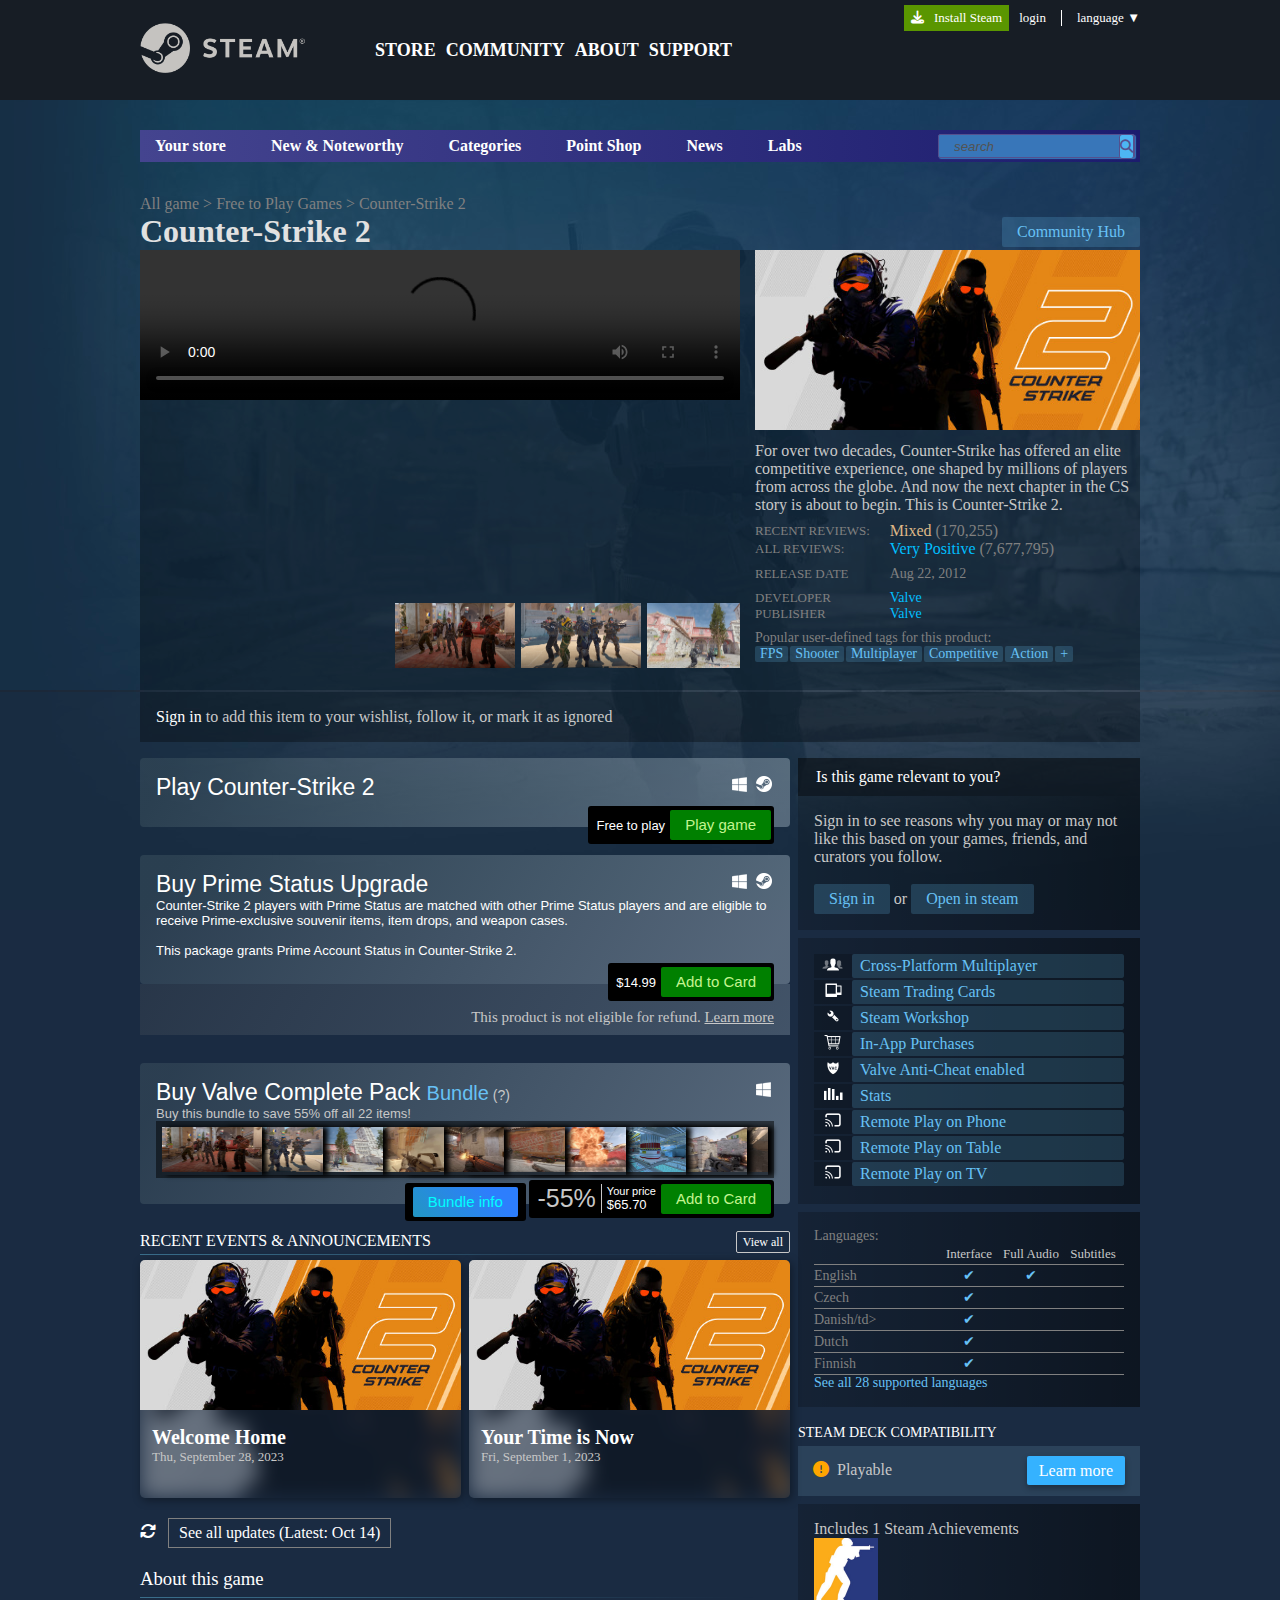
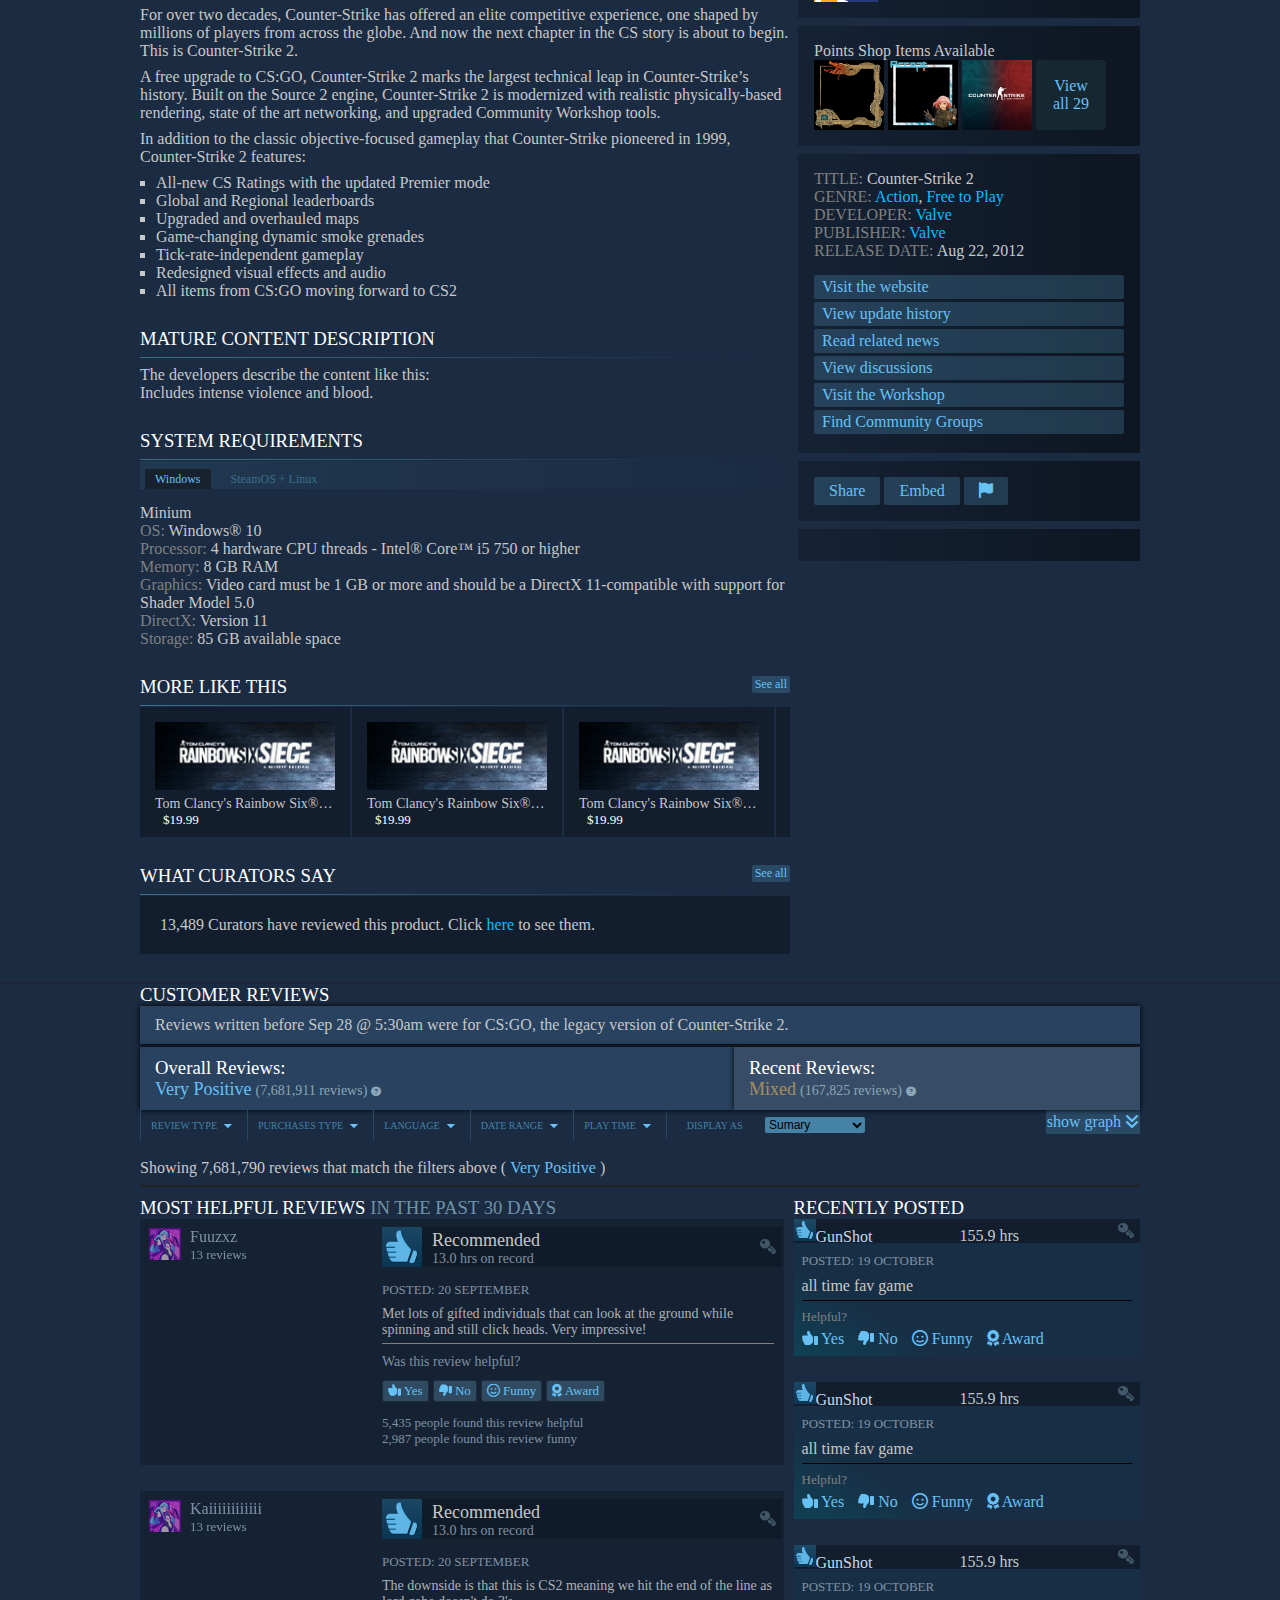
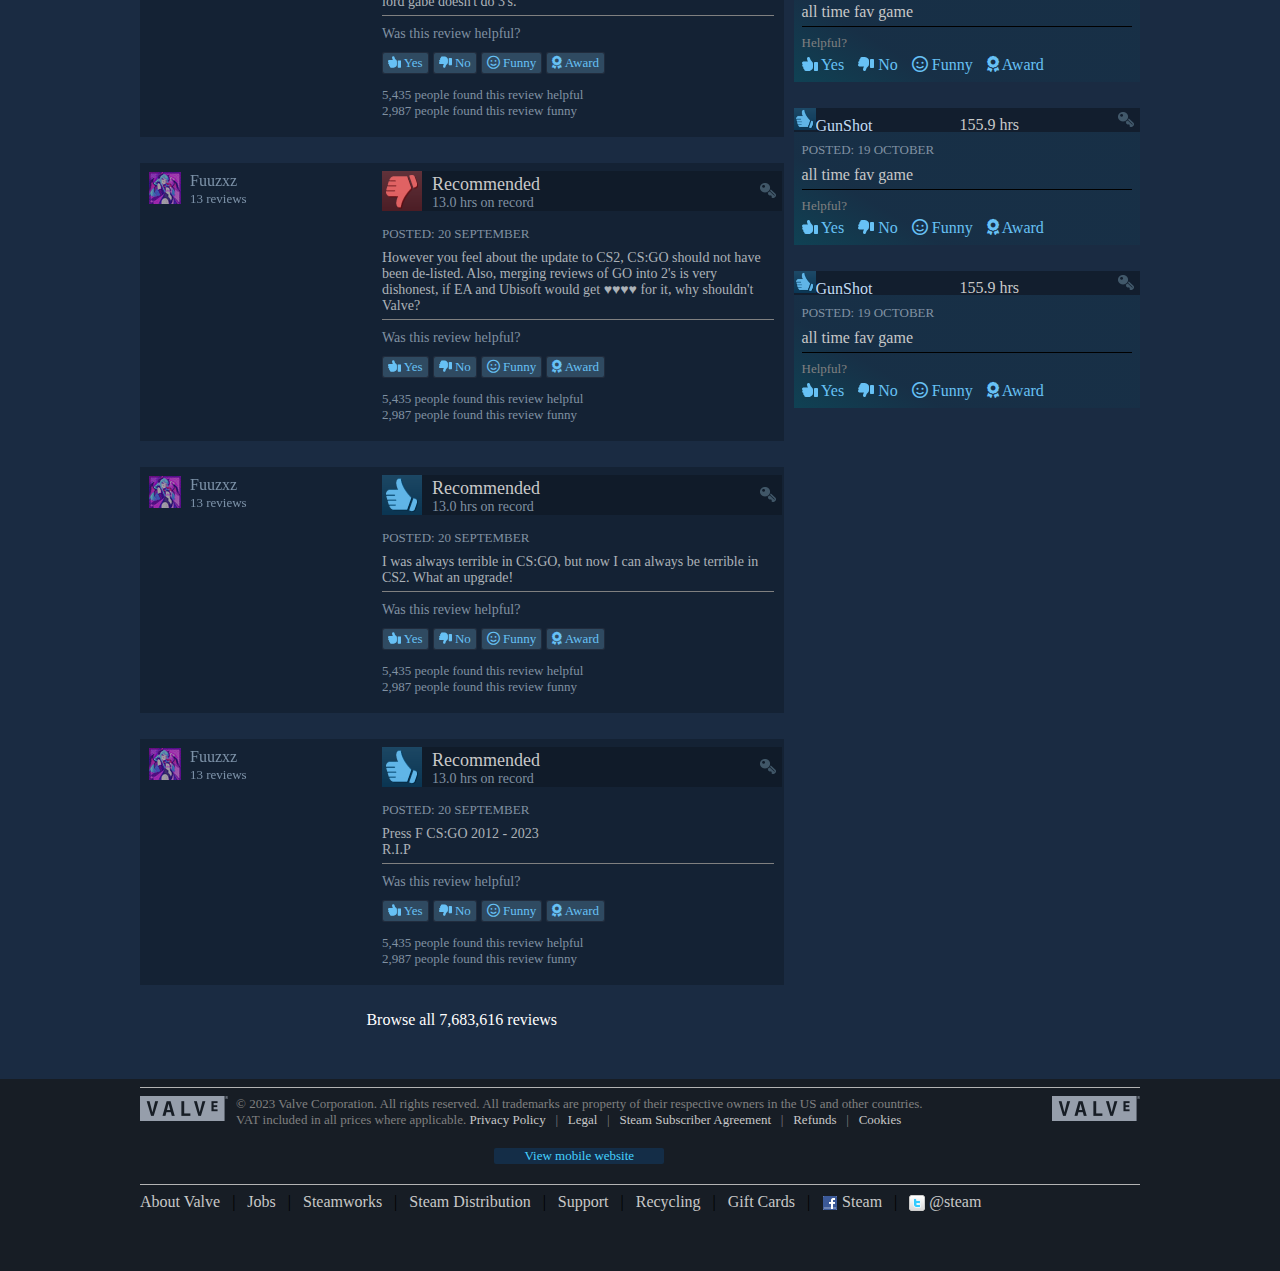
==== gamesPage.html @ 349d9c09 "first commit" ====
<!DOCTYPE html>

<head>
    <meta charset="UTF-8">
    <meta name="viewport" content="width=device-width, initial-scale=1.0">
    <link rel="stylesheet" href="https://cdnjs.cloudflare.com/ajax/libs/font-awesome/6.1.0/css/all.min.css">
    <link rel="stylesheet" href="Css\stylecuoiki.css">
</head>

<body>
    <div class="i_header">
        <div class="khung">
            <div class="i_header_1 flex-align-center">
                <a href="">
                    <i class="fa-solid fa-download" style="color: #ffffff;"></i>
                    <span>Install Steam</span>
                </a>
                <a href="">login</a>
                <span>
                    language ▼
                    <div class="i_language_content">
                        <ul class="mar_pad">
                            <li><a href="">简体中文 (Simplified Chinese)</a></li>
                            <li><a href="">繁體中文 (Traditional Chinese)</a></li>
                            <li><a href="">日本語 (Japanese)</a></li>
                            <li><a href="">한국어 (Korean)</a></li>
                            <li><a href="">ไทย (Thai)</a></li>
                            <li><a href="">Български (Bulgarian)</a></li>
                            <li><a href="">Čeština (Czech)</a></li>
                            <li><a href="">Dansk (Danish)</a></li>
                            <li><a href="">Deutsch (German)</a></li>
                            <li><a href="">Español - España (Spanish - Spain)</a></li>
                            <li><a href="">Español - Latinoamérica (Spanish - Latin America)</a></li>
                            <li><a href="">Ελληνικά (Greek)</a></li>
                            <li><a href="">Français (French)</a></li>
                            <li><a href="">Italiano (Italian)</a></li>
                            <li><a href="">Bahasa Indonesia (Indonesian)</a></li>
                            <li><a href="">Magyar (Hungarian)</a></li>
                            <li><a href="">Nederlands (Dutch)</a></li>
                            <li><a href="">Norsk (Norwegian)</a></li>
                            <li><a href="">Polski (Polish)</a></li>
                            <li><a href="">Português (Portuguese - Portugal)</a></li>
                            <li><a href="">Português - Brasil (Portuguese - Brazil)</a></li>
                            <li><a href="">Română (Romanian)</a></li>
                            <li><a href="">Русский (Russian)</a></li>
                            <li><a href="">Suomi (Finnish)</a></li>
                            <li><a href="">Svenska (Swedish)</a></li>
                            <li><a href="">Türkçe (Turkish)</a></li>
                            <li><a href="">Tiếng Việt (Vietnamese)</a></li>
                            <li><a href="">Українська (Ukrainian)</a></li>
                        </ul>
                    </div>
                </span>
            </div>


            <div class="i_header_2 flex-align-center">
                <a href="Index.html">
                    <img src="Images/logo_steam.png" alt="" srcset="">
                </a>
                <a href="Index.html" class="">store</a>
                <a href="" class="">community</a>
                <a href="" class="">about</a>
                <a href="" class="">support</a>
            </div>

            <div class="i_header_3">
                <div class="i_header_3_menu">
                    <ul class="mar_pad">
                        <li>
                            <span><a href="">Your store</a></span>
                            <div class="i_header_3_menu_sub_ys">
                                <ul class="mar_pad">
                                    <li><a href="Index.html">Home</a></li>
                                    <li><a href="">Community recommendations</a></li>
                                    <li><a href="">Recently Viewed</a></li>
                                    <li><a href="">Steam Curators</a></li>
                                </ul>
                            </div>
                        </li>
                        <li>
                            <span><a href="">New & Noteworthy</a></span>
                            <div class="i_header_3_menu_sub_nn">
                                <div>
                                    <div>
                                        <h3>Popular</h3>
                                        <div>
                                            <span><a href="bestseller.html">Top Sellers</a></span>
                                            <span><a href="">Most Player</a></span>
                                        </div>
                                        <div>
                                            <span><a href="">New Releases</a></span>
                                            <span><a href="">Upcoming Releases</a></span>
                                        </div>
                                        <h3>News & update</h3>
                                        <div>
                                            <span><a href="">Recently Updated</a></span>
                                        </div>
                                    </div>
                                    <div>
                                        <h3>Promos & event</h3>
                                        <div>
                                            <span><a href="">Special Offers</a></span>
                                            <span><a href="">Sale Events</a></span>
                                        </div>
                                        <div>
                                            <span><a href="">Steam Replay 2022</a></span>
                                            <span><a href="">Steam Next Fest</a></span>
                                        </div>
                                    </div>
                                </div>
                            </div>
                        </li>
                        <li>
                            <span><a href="">Categories</a></span>
                            <div class="i_header_3_menu_sub_ct">
                                <div>
                                    <div>
                                        <h3>Special selection</h3>
                                        <div>
                                            <span><a href="">Free to Play</a></span>
                                            <span><a href="">Demos</a></span>
                                            <span><a href="">Early Access</a></span>
                                        </div>
                                        <div>
                                            <span><a href="">Steam Deck</a></span>
                                            <span><a href="">Great on Deck</a></span>
                                        </div>
                                        <div>
                                            <span><a href="">Controller-Friendly</a></span>
                                            <span><a href="">Remote Play</a></span>
                                        </div>
                                        <div>
                                            <span><a href="">VR Titles</a></span>
                                            <span><a href="">VR Hardware</a></span>
                                        </div>
                                        <div>
                                            <span><a href="">Software</a></span>
                                            <span><a href="">Soundtracks</a></span>
                                        </div>
                                        <div>
                                            <span><a href="">macOS</a></span>
                                            <span><a href="">SteamOS + Linux</a></span>
                                            <span><a href="">For PC Cafés</a></span>
                                        </div>
                                    </div>

                                    <div>
                                        <h3>Genres</h3>
                                        <div>
                                            <div>
                                                <span><a href="Pages/Categories.html">Action</a></span>
                                                <span><a href="">Arcade & Rhythm</a></span>
                                                <span><a href="">Fighting & Martial Arts</a></span>
                                                <span><a href="">First-Person Shooter</a></span>
                                                <span><a href="">Hack & Slash</a></span>
                                                <span><a href="">Platformer & Runner</a></span>
                                                <span><a href="">Third-Person Shooter</a></span>
                                                <span><a href="">shmup</a></span>
                                            </div>
                                            <div>
                                                <span><a href="">Role-Playing</a></span>
                                                <span><a href="">Action RPG</a></span>
                                                <span><a href="">Adventure RPG</a></span>
                                                <span><a href="">JRPG</a></span>
                                                <span><a href="">Party-Based</a></span>
                                                <span><a href="">Rogue-Like</a></span>
                                                <span><a href="">Strategy RPG</a></span>
                                                <span><a href="">Turn-Based</a></span>
                                            </div>
                                            <div>
                                                <span><a href="">Strategy</a></span>
                                                <span><a href="">Card & Board</a></span>
                                                <span><a href="">City & Settlement</a></span>
                                                <span><a href="">Grand & 4X</a></span>
                                                <span><a href="">Military</a></span>
                                                <span><a href="">Real-Time Strategy</a></span>
                                                <span><a href="">Tower Defense</a></span>
                                                <span><a href="">Turn-Based Strategy</a></span>
                                            </div>
                                        </div>

                                        <div>
                                            <div>
                                                <span><a href="">Adventure</a></span>
                                                <span><a href="">Adventure RPG</a></span>
                                                <span><a href="">Casual</a></span>
                                                <span><a href="">Hidden Object</a></span>
                                                <span><a href="">Metroidvania</a></span>
                                                <span><a href="">Puzzle</a></span>
                                                <span><a href="">Story-Rich</a></span>
                                                <span><a href="">Visual Novel</a></span>
                                            </div>
                                            <div>
                                                <span><a href="">Simulation</a></span>
                                                <span><a href="">Building & Automation</a></span>
                                                <span><a href="">Dating</a></span>
                                                <span><a href="">Farming & Crafting</a></span>
                                                <span><a href="">Hobby & Job</a></span>
                                                <span><a href="">Life & Immersive</a></span>
                                                <span><a href="">Sandbox & Physics</a></span>
                                                <span><a href="">Space & Flight</a></span>
                                            </div>
                                            <div>
                                                <span><a href="">Sports and Racing</a></span>
                                                <span><a href="">All Sports</a></span>
                                                <span><a href="">Fishing & Hunting</a></span>
                                                <span><a href="">Individual Sports</a></span>
                                                <span><a href="">Racing</a></span>
                                                <span><a href="">Racing Sim</a></span>
                                                <span><a href="">Sports Sim</a></span>
                                                <span><a href="">Team Sports</a></span>
                                            </div>
                                        </div>
                                    </div>

                                    <div>
                                        <div>
                                            <h3>Themes</h3>
                                            <div>
                                                <span><a href="">Anime</a></span>
                                                <span><a href="">Horror</a></span>
                                                <span><a href="">Mystery & Detective</a></span>
                                                <span><a href="">Open World</a></span>
                                                <span><a href="">Sci-Fi & Cyberpunk</a></span>
                                                <span><a href="">Space</a></span>
                                                <span><a href="">Survival</a></span>
                                            </div>
                                        </div>

                                        <div>
                                            <h3>Player Support</h3>
                                            <div>
                                                <span><a href="">Co-Operative</a></span>
                                                <span><a href="">LAN</a></span>
                                                <span><a href="">Local & Party</a></span>
                                                <span><a href="">MMO</a></span>
                                                <span><a href="">Multiplayer</a></span>
                                                <span><a href="">Online Competitive</a></span>
                                                <span><a href="">Singleplayer</a></span>
                                            </div>
                                        </div>
                                    </div>
                                </div>
                            </div>
                        </li>
                        <li>
                            <span><a href="">Point Shop</a></span>
                        </li>
                        <li>
                            <span><a href="">News</a></span>
                        </li>
                        <li>
                            <span><a href="">Labs</a></span>
                        </li>
                    </ul>
                </div>

                <div class="i_header_3_search">
                    <input type="text" placeholder="search">
                    <button type="submit"><i class="fas fa-search" style="color: rgb(84, 80, 142);"></i></button>
                </div>
            </div>
        </div>
    </div>

    <div class="page_game_body">
        <div class="Mainview_game">
            <div class="khung">
                <a href="">All game</a>  <span>></span>  <a href="">Free to Play Games</a>  <span>></span>  <a href="">Counter-Strike 2</a>
                <div class="title_games">
                    <h1>Counter-Strike 2</h1>
                    <div><a href="" class="linear_bt"><span>Community Hub</span></a></div>
                </div>
                <div class="block_game_content">
                    <!--left-->
                    <div class="block_game_left">
                        <div class="view_highlight">
                            <img id="largeMedia" src="Images/game_highlight_image_spacer.gif" alt="" style="display: none;">
                            <video id="largeVideo" autoplay src="Images/movie480_vp9.webm" type="webm" controls></video>
                        </div>
                        <div class="list_highlight">
                            <div><video src="Images/movie480_vp9.webm" onclick="changeMedia('webm', 'Images/movie480_vp9.webm')"></video></div>
                            <div><video src="Images/movie_max_vp9.webm" onclick="changeMedia('webm', 'Images/movie_max_vp9.webm')"></video></div>
                            <div><img src="Images/highlight_1.jpg" alt="" onclick="changeMedia('image', 'Images/highlight_1.jpg')"></div>
                            <div><img src="Images/highlight_2.jpg" alt="" onclick="changeMedia('image', 'Images/highlight_2.jpg')"></div>
                            <div><img src="Images/highlight_3.jpg" alt="" onclick="changeMedia('image', 'Images/highlight_3.jpg')"></div>
                            <div><img src="Images/highlight_4.jpg" alt="" onclick="changeMedia('image', 'Images/highlight_4.jpg')"></div>
                            <div><img src="Images/highlight_5.jpg" alt="" onclick="changeMedia('image', 'Images/highlight_5.jpg')"></div>
                            <div><img src="Images/highlight_6.jpg" alt="" onclick="changeMedia('image', 'Images/highlight_6.jpg')"></div>
                            <div><img src="Images/highlight_7.jpg" alt="" onclick="changeMedia('image', 'Images/highlight_7.jpg')"></div>
                            <div><img src="Images/highlight_8.jpg" alt="" onclick="changeMedia('image', 'Images/highlight_8.jpg')"></div>
                            <div><img src="Images/highlight_9.jpg" alt="" onclick="changeMedia('image', 'Images/highlight_9.jpg')"></div>
                            <div><img src="Images/highlight_10.jpg" alt="" onclick="changeMedia('image', 'Images/highlight_10.jpg')"></div>
                        </div>
                    </div>
                    <!--right-->
                    <div class="block_game_right">
                        <img src="Images/picintro_game.jpg" alt="">
                        <h4>
                            For over two decades, Counter-Strike has offered an elite competitive experience,
                             one shaped by millions of players from across the globe. And now the next 
                             chapter in the CS story is about to begin. This is Counter-Strike 2.
                        </h4>
                        <div class="overview_game">
                           <div class="user_reviews">
                                <div class="tooltip-container">
                                    <div>Recent Reviews:</div>
                                    <div><span style="color: burlywood;">Mixed</span> <span>(170,255)</span></div>
                                    <div class="tooltip-text">64% of the 167,586 user reviews in the last 30 days are positive.</div>
                                </div>
                                <div class="tooltip-container">
                                    <div>All Reviews:</div>
                                    <div><span style="color: rgb(0, 191, 255);">Very Positive</span> <span>(7,677,795)</span></div>
                                    <div class="tooltip-text">88% of the 7,681,685 user reviews for this game are positive.</div>
                                </div>
                           </div>

                           <div class="date_release">
                                <div>
                                    <div>Release Date</div>
                                    <div>Aug 22, 2012</div>
                                </div>
                           </div>
                           
                           <div class="dev_pub">
                                <div>
                                    <div>Developer</div>
                                    <div><a href="" class="alink_blue">Valve</a></div>
                                </div>
                                <div>
                                    <div>Publisher</div>
                                    <div><a href="" class="alink_blue">Valve</a></div>
                                </div>
                           </div>
                        </div>

                        <div class="category">
                            <p>Popular user-defined tags for this product:</p>
                            <div>
                                <a href="" class="tag_game linear_bt">FPS</a>
                                <a href="" class="tag_game linear_bt">Shooter</a>
                                <a href="" class="tag_game linear_bt">Multiplayer</a>
                                <a href="" class="tag_game linear_bt">Competitive</a>
                                <a href="" class="tag_game linear_bt">Action</a>
                                <a href="" class="tag_game linear_bt">+</a>
                            </div>
                       </div>
                    </div>
                </div>
            </div>
        </div>


        <div class="game_details">
            <div class="khung">
                <div class="add_wishlist">
                    <p><a href="">Sign in</a> to add this item to your wishlist, follow it, or mark it as ignored</p>
                </div>
                <div class="details_game_content">
                    <!--left-->
                    <div class="left_details_game">
                        <div class="bundle">
                            <div class="background_bundle">
                                <div class="platform"><span><img src="Images/Icon/icon_platform_win.png" alt=""></span> <span><img src="Images/Icon/icon_platform_linux.png" alt=""></span></div>
                                <h1>Play Counter-Strike 2</h1>
                                <div class="purchase_game">
                                    <div>
                                        <div>
                                            Free to play
                                        </div>
                                        <div>
                                            <a href="">
                                                <Span>Play game</Span>
                                            </a>
                                        </div>
                                    </div>
                                </div>
                            </div>

                            <div class="background_bundle">
                                <div class="platform"><span><img src="Images/Icon/icon_platform_win.png" alt=""></span> <span><img src="Images/Icon/icon_platform_linux.png" alt=""></span></div>
                                <h1>Buy Prime Status Upgrade</h1>
                                <p>Counter-Strike 2 players with Prime Status are matched with other Prime Status players and are eligible to receive Prime-exclusive souvenir items, item drops, and weapon cases.
                                </p>
                                <br>
                                <p>This package grants Prime Account Status in Counter-Strike 2.</p>
                                <div class="purchase_game">
                                    <div>
                                        <div>
                                            $14.99
                                        </div>
                                        <div>
                                            <a href="">
                                                <Span>Add to Card</Span>
                                            </a>
                                        </div>
                                    </div>
                                </div>
                            </div>
                            <div class="warning_refund">
                                This product is not eligible for refund. <a href="">Learn more</a>
                            </div>

                            <div class="background_bundle">
                                <div class="platform"><span><img src="Images/Icon/icon_platform_win.png" alt=""></span></div>
                                <h1>
                                    Buy Valve Complete Pack
                                    <div class="tooltip-container">
                                        <span> Bundle</span> (?)
                                        <div class="tooltip-text">Bundles are a special discount on a set of products.
                                            If you already own some of the products contained in the bundle, 
                                            purchasing the bundle will allow you to "complete the set", paying only 
                                            for the products you don't already own while still receiving the full bundle discount on each of those products.
                                        </div>
                                    </div>
                                </h1> 
                                <p>Buy this bundle to save 55% off all 22 items!</p>
                                <div class="All_items_bundle">
                                    <div>
                                        <a href="">
                                            <div class="preview_game_lite_container">
                                                <img src="Images/highlight_1.jpg" alt="">
                                                <div class="preview_game_lite">
                                                    <h4>
                                                        Tom Clancy's Rainbow Six® Siege
                                                    </h4>
                                                    <p>Released: Dec 1, 2015</p>
                                                    <img src="Images/capsule_616x353.jpg" alt="">
                                                    <div>
                                                        <p>Overall user reviews</p>
                                                        <span>Very Positive</span> <span>(1,005.953) reviews</span>
                                                    </div>
                                                    <p>User tags:</p>
                                                    <div>
                                                        <div>FPS</div>
                                                        <div>PVP</div>
                                                        <div>eSports</div>
                                                        <div>Shooter</div>
                                                        <div>Multiplayer</div>
                                                        <div>Tactical</div>
                                                    </div>
                                                </div>
                                            </div>
                                        </a>
                                        <a href="">
                                            <div class="preview_game_lite_container">
                                                <img src="Images/highlight_2.jpg" alt="">
                                                <div class="preview_game_lite">
                                                    <h4>
                                                        Tom Clancy's Rainbow Six® Siege
                                                    </h4>
                                                    <p>Released: Dec 1, 2015</p>
                                                    <img src="Images/capsule_616x353.jpg" alt="">
                                                    <div>
                                                        <p>Overall user reviews</p>
                                                        <span>Very Positive</span> <span>(1,005.953) reviews</span>
                                                    </div>
                                                    <p>User tags:</p>
                                                    <div>
                                                        <div>FPS</div>
                                                        <div>PVP</div>
                                                        <div>eSports</div>
                                                        <div>Shooter</div>
                                                        <div>Multiplayer</div>
                                                        <div>Tactical</div>
                                                    </div>
                                                </div>
                                            </div>
                                        </a>
                                        <a href="">
                                            <div class="preview_game_lite_container">
                                                <img src="Images/highlight_3.jpg" alt="">
                                                <div class="preview_game_lite">
                                                    <h4>
                                                        Tom Clancy's Rainbow Six® Siege
                                                    </h4>
                                                    <p>Released: Dec 1, 2015</p>
                                                    <img src="Images/capsule_616x353.jpg" alt="">
                                                    <div>
                                                        <p>Overall user reviews</p>
                                                        <span>Very Positive</span> <span>(1,005.953) reviews</span>
                                                    </div>
                                                    <p>User tags:</p>
                                                    <div>
                                                        <div>FPS</div>
                                                        <div>PVP</div>
                                                        <div>eSports</div>
                                                        <div>Shooter</div>
                                                        <div>Multiplayer</div>
                                                        <div>Tactical</div>
                                                    </div>
                                                </div>
                                            </div>
                                        </a>
                                        <a href="">
                                            <div class="preview_game_lite_container">
                                                <img src="Images/highlight_4.jpg" alt="">
                                                <div class="preview_game_lite">
                                                    <h4>
                                                        Tom Clancy's Rainbow Six® Siege
                                                    </h4>
                                                    <p>Released: Dec 1, 2015</p>
                                                    <img src="Images/capsule_616x353.jpg" alt="">
                                                    <div>
                                                        <p>Overall user reviews</p>
                                                        <span>Very Positive</span> <span>(1,005.953) reviews</span>
                                                    </div>
                                                    <p>User tags:</p>
                                                    <div>
                                                        <div>FPS</div>
                                                        <div>PVP</div>
                                                        <div>eSports</div>
                                                        <div>Shooter</div>
                                                        <div>Multiplayer</div>
                                                        <div>Tactical</div>
                                                    </div>
                                                </div>
                                            </div>
                                        </a>
                                        <a href="">
                                            <div class="preview_game_lite_container">
                                                <img src="Images/highlight_5.jpg" alt="">
                                                <div class="preview_game_lite">
                                                    <h4>
                                                        Tom Clancy's Rainbow Six® Siege
                                                    </h4>
                                                    <p>Released: Dec 1, 2015</p>
                                                    <img src="Images/capsule_616x353.jpg" alt="">
                                                    <div>
                                                        <p>Overall user reviews</p>
                                                        <span>Very Positive</span> <span>(1,005.953) reviews</span>
                                                    </div>
                                                    <p>User tags:</p>
                                                    <div>
                                                        <div>FPS</div>
                                                        <div>PVP</div>
                                                        <div>eSports</div>
                                                        <div>Shooter</div>
                                                        <div>Multiplayer</div>
                                                        <div>Tactical</div>
                                                    </div>
                                                </div>
                                            </div>
                                        </a>
                                        <a href="">
                                            <div class="preview_game_lite_container">
                                                <img src="Images/highlight_6.jpg" alt="">
                                                <div class="preview_game_lite">
                                                    <h4>
                                                        Tom Clancy's Rainbow Six® Siege
                                                    </h4>
                                                    <p>Released: Dec 1, 2015</p>
                                                    <img src="Images/capsule_616x353.jpg" alt="">
                                                    <div>
                                                        <p>Overall user reviews</p>
                                                        <span>Very Positive</span> <span>(1,005.953) reviews</span>
                                                    </div>
                                                    <p>User tags:</p>
                                                    <div>
                                                        <div>FPS</div>
                                                        <div>PVP</div>
                                                        <div>eSports</div>
                                                        <div>Shooter</div>
                                                        <div>Multiplayer</div>
                                                        <div>Tactical</div>
                                                    </div>
                                                </div>
                                            </div>
                                        </a>
                                        <a href="">
                                            <div class="preview_game_lite_container">
                                                <img src="Images/highlight_7.jpg" alt="">
                                                <div class="preview_game_lite">
                                                    <h4>
                                                        Tom Clancy's Rainbow Six® Siege
                                                    </h4>
                                                    <p>Released: Dec 1, 2015</p>
                                                    <img src="Images/capsule_616x353.jpg" alt="">
                                                    <div>
                                                        <p>Overall user reviews</p>
                                                        <span>Very Positive</span> <span>(1,005.953) reviews</span>
                                                    </div>
                                                    <p>User tags:</p>
                                                    <div>
                                                        <div>FPS</div>
                                                        <div>PVP</div>
                                                        <div>eSports</div>
                                                        <div>Shooter</div>
                                                        <div>Multiplayer</div>
                                                        <div>Tactical</div>
                                                    </div>
                                                </div>
                                            </div>
                                        </a>
                                        <a href="">
                                            <div class="preview_game_lite_container">
                                                <img src="Images/highlight_8.jpg" alt="">
                                                <div class="preview_game_lite">
                                                    <h4>
                                                        Tom Clancy's Rainbow Six® Siege
                                                    </h4>
                                                    <p>Released: Dec 1, 2015</p>
                                                    <img src="Images/capsule_616x353.jpg" alt="">
                                                    <div>
                                                        <p>Overall user reviews</p>
                                                        <span>Very Positive</span> <span>(1,005.953) reviews</span>
                                                    </div>
                                                    <p>User tags:</p>
                                                    <div>
                                                        <div>FPS</div>
                                                        <div>PVP</div>
                                                        <div>eSports</div>
                                                        <div>Shooter</div>
                                                        <div>Multiplayer</div>
                                                        <div>Tactical</div>
                                                    </div>
                                                </div>
                                            </div>
                                        </a>
                                        <a href="">
                                            <div class="preview_game_lite_container">
                                                <img src="Images/highlight_9.jpg" alt="">
                                                <div class="preview_game_lite">
                                                    <h4>
                                                        Tom Clancy's Rainbow Six® Siege
                                                    </h4>
                                                    <p>Released: Dec 1, 2015</p>
                                                    <img src="Images/capsule_616x353.jpg" alt="">
                                                    <div>
                                                        <p>Overall user reviews</p>
                                                        <span>Very Positive</span> <span>(1,005.953) reviews</span>
                                                    </div>
                                                    <p>User tags:</p>
                                                    <div>
                                                        <div>FPS</div>
                                                        <div>PVP</div>
                                                        <div>eSports</div>
                                                        <div>Shooter</div>
                                                        <div>Multiplayer</div>
                                                        <div>Tactical</div>
                                                    </div>
                                                </div>
                                            </div>
                                        </a>
                                        <a href="">
                                            <div class="preview_game_lite_container">
                                                <img src="Images/highlight_10.jpg" alt="">
                                                <div class="preview_game_lite">
                                                    <h4>
                                                        Tom Clancy's Rainbow Six® Siege
                                                    </h4>
                                                    <p>Released: Dec 1, 2015</p>
                                                    <img src="Images/capsule_616x353.jpg" alt="">
                                                    <div>
                                                        <p>Overall user reviews</p>
                                                        <span>Very Positive</span> <span>(1,005.953) reviews</span>
                                                    </div>
                                                    <p>User tags:</p>
                                                    <div>
                                                        <div>FPS</div>
                                                        <div>PVP</div>
                                                        <div>eSports</div>
                                                        <div>Shooter</div>
                                                        <div>Multiplayer</div>
                                                        <div>Tactical</div>
                                                    </div>
                                                </div>
                                            </div>
                                        </a>
                                    </div>
                                </div>
                                <div class="purchase_game">
                                    <div class="bundle_sale">
                                        <div>
                                            <a href="">
                                                <span>Bundle info</span>
                                            </a>
                                        </div>
                                    </div>

                                    <div>
                                        <div>
                                            -55%
                                        </div>
                                        <div>
                                            <p>Your price</p>
                                            <p>$65.70</p>
                                        </div>
                                        <div>
                                            <a href="">
                                                <Span>Add to Card</Span>
                                            </a>
                                        </div>
                                    </div>
                                </div>
                            </div>
                        </div>

                        <div class="announcements">
                            <div>
                                <div>
                                    <h4>
                                        RECENT EVENTS & ANNOUNCEMENTS
                                    </h4>
                                    <div>
                                        <a href="">View all</a>
                                    </div>
                                </div>

                                <div class="early_announcements">
                                    <!--announ1 -->
                                    <div>
                                        <div class="announ_hover">
                                            <h3>
                                                Major Update
                                            </h3>
                                            <div>
                                                Counter-Strike 2 is here. Come take a look around. Counter-Strike 2 is the largest technical leap forward 
                                                in Counter-Strike's history, supporting new features today and updates...
                                            </div>
                                        </div>

                                        <div><!--Phong_anh_mo--></div>
                                        
                                        <div>
                                            <div>
                                                <img src="Images/picintro_game.jpg" alt="">
                                            </div>
                                            <div>
                                                <h3>Welcome Home</h3>
                                                <p>Thu, September 28, 2023</p>
                                            </div>
                                        </div>
                                    </div>
                                    <!--announ2-->
                                    <div>
                                        <div class="announ_hover">
                                            <h3>
                                                Major Update
                                            </h3>
                                            <div>
                                                Counter-Strike 2 is here. Come take a look around. Counter-Strike 2 is the largest technical leap forward 
                                                in Counter-Strike's history, supporting new features today and updates...
                                            </div>
                                        </div>

                                        <div><!--Phong_anh_mo--></div>
                                        
                                        <div>
                                            <div>
                                                <img src="Images/picintro_game.jpg" alt="">
                                            </div>
                                            <div>
                                                <h3>Your Time is Now</h3>
                                                <p>Fri, September 1, 2023</p>
                                            </div>
                                        </div>
                                    </div>
                                </div>

                                <div>
                                    <div>
                                        <i class="fa-solid fa-rotate"></i>
                                        <a href="">See all updates (Latest: Oct 14)</a>
                                    </div>
                                </div>
                            </div>
                        </div>

                        <div class="about_game">
                            <h3 class="h3_line">About this game</h3>
                            <p>For over two decades, Counter-Strike has offered an elite competitive experience, 
                                one shaped by millions of players from across the globe. And now the next chapter 
                                in the CS story is about to begin. This is Counter-Strike 2.
                            </p>

                            <p>
                                A free upgrade to CS:GO, Counter-Strike 2 marks the largest technical leap in Counter-Strike’s history.
                                 Built on the Source 2 engine, Counter-Strike 2 is modernized with realistic physically-based rendering, 
                                 state of the art networking, and upgraded Community Workshop tools.
                            </p>

                            <p>
                                In addition to the classic objective-focused gameplay that Counter-Strike pioneered in 1999, Counter-Strike 2 features:
                            </p>

                            <ul>
                                <li>All-new CS Ratings with the updated Premier mode</li>
                                <li>Global and Regional leaderboards</li>
                                <li>Upgraded and overhauled maps</li>
                                <li>Game-changing dynamic smoke grenades</li>
                                <li>Tick-rate-independent gameplay</li>
                                <li>Redesigned visual effects and audio</li>
                                <li>All items from CS:GO moving forward to CS2</li>
                            </ul>
                        </div>

                        <div class="about_game">
                            <h3 class="h3_line">MATURE CONTENT DESCRIPTION</h3>
                            <p>The developers describe the content like this: <br>Includes intense violence and blood.
                            </p>
                        </div>

                        <div class="system_req">
                            <h3 class="h3_line">SYSTEM REQUIREMENTS</h3>
                            <div>
                                <div class="system_option active" data-system="windows">Windows</div>
                                <div class="system_option" data-system="linux">SteamOS + Linux</div>
                            </div>
                            <div>
                                <p>Minium</p>
                                <p><span>OS:</span> Windows® 10</p>
                                <p><span>Processor:</span> 4 hardware CPU threads - Intel® Core™ i5 750 or higher</p>
                                <p><span>Memory:</span> 8 GB RAM</p>
                                <p><span>Graphics:</span> Video card must be 1 GB or more and should be a DirectX 11-compatible with support for Shader Model 5.0</p>
                                <p><span>DirectX:</span> Version 11</p>
                                <p><span>Storage:</span> 85 GB available space</p>
                            </div>
                        </div>

                        <div class="More_like_this">
                            <a href="" class="linear_bt">See all</a>
                            <h3 class="h3_line">MORE LIKE THIS</h3>
                            <div>
                                <a href="" class="preview_game_lite_container">
                                    <img src="Images/capsule_184x69.jpg" alt="">
                                    <h5>Tom Clancy's Rainbow Six® Siege</h5>
                                    <p>$19.99</p>
                                    <!--
                                    <div class="preview_game_lite">
                                        <h4>
                                            Tom Clancy's Rainbow Six® Siege
                                        </h4>
                                        <p>Released: Dec 1, 2015</p>
                                        <img src="Images/capsule_616x353.jpg" alt="">
                                        <div>
                                            <p>Overall user reviews</p>
                                            <span>Very Positive</span> <span>(1,005.953) reviews</span>
                                        </div>
                                        <p>User tags:</p>
                                        <div>
                                            <div>FPS</div>
                                            <div>PVP</div>
                                            <div>eSports</div>
                                            <div>Shooter</div>
                                            <div>Multiplayer</div>
                                            <div>Tactical</div>
                                        </div>
                                    </div>
                                    -->
                                </a>
                                <a href="">
                                    <img src="Images/capsule_184x69.jpg" alt="">
                                    <h5>Tom Clancy's Rainbow Six® Siege</h5>
                                    <p>$19.99</p>
                                </a>
                                <a href="">
                                    <img src="Images/capsule_184x69.jpg" alt="">
                                    <h5>Tom Clancy's Rainbow Six® Siege</h5>
                                    <p>$19.99</p>
                                </a>
                                <a href="">
                                    <img src="Images/capsule_184x69.jpg" alt="">
                                    <h5>Tom Clancy's Rainbow Six® Siege</h5>
                                    <p>$19.99</p>
                                </a>
                            </div>
                        </div>

                        <div class="curators_say">
                            <a href="" class="linear_bt">See all</a>
                            <h3 class="h3_line">WHAT CURATORS SAY</h3>
                            <div>
                                <p>13,489 Curators have reviewed this product. Click <a href="" class="alink_blue">here</a> to see them.</p>
                            </div>
                        </div>
                    </div>
                    <!--right-->
                    <div class="right_details_game">
                        <div>Is this game relevant to you?</div>
                        <div class="block">
                            <p>Sign in to see reasons why you may or may not like this based on your games, friends, and curators you follow.</p>
                            <br> <a href="" class="linear_bt"><span>Sign in</span></a> or <a href="" class="linear_bt"><span>Open in steam</span></a>
                        </div>

                        <div class="block">
                            <div class="features_list">
                                <a href="">
                                    <div class="icon_features"> <img src="Images/Icon/ico_multiPlayer.png" alt=""></div>
                                    <div class="linear_bt">Cross-Platform Multiplayer</div>
                                </a>
                                <a href="">
                                    <div class="icon_features"> <img src="Images/Icon/ico_cards.png" alt=""></div>
                                    <div class="linear_bt">Steam Trading Cards</div>
                                </a>
                                <a href="">
                                    <div class="icon_features"> <img src="Images/Icon/ico_workshop.png" alt=""></div>
                                    <div class="linear_bt">Steam Workshop</div>
                                </a>
                                <a href="">
                                    <div class="icon_features"> <img src="Images/Icon/ico_cart.png" alt=""></div>
                                    <div class="linear_bt ">In-App Purchases</div>
                                </a>
                                <a href="">
                                    <div class="icon_features"> <img src="Images/Icon/ico_vac.png" alt=""></div>
                                    <div class="linear_bt ">Valve Anti-Cheat enabled</div>
                                </a>
                                <a href="">
                                    <div class="icon_features"> <img src="Images/Icon/ico_stats.png" alt=""></div>
                                    <div class="linear_bt ">Stats</div>
                                </a>
                                <a href="">
                                    <div class="icon_features"> <img src="Images/Icon/ico_remote_play.png" alt=""></div>
                                    <div class="linear_bt ">Remote Play on Phone</div>
                                </a>
                                <a href="">
                                    <div class="icon_features"> <img src="Images/Icon/ico_remote_play.png" alt=""></div>
                                    <div class="linear_bt ">Remote Play on Table</div>
                                </a>
                                <a href="">
                                    <div class="icon_features"> <img src="Images/Icon/ico_remote_play.png" alt=""></div>
                                    <div class="linear_bt ">Remote Play on TV</div>
                                </a>
                            </div>
                        </div>

                        <div class="block languages_support">
                            <span>Languages:</span>
                            <br>
                            <div>
                                <table>
                                    <thead>
                                        <tr>
                                            <td style="width: 40%;"></td>
                                            <td style="width: 20%;">Interface</td>
                                            <td style="width: 20%;">Full Audio</td>
                                            <td style="width: 20%;">Subtitles</td>
                                        </tr>
                                    </thead>
                                    <tbody>
                                        <!--original_view_language-->
                                        <tr>
                                            <td>English</td>
                                            <td>✔</td>
                                            <td>✔</td>
                                            <td></td>
                                        </tr>
                                        <tr>
                                            <td>Czech</td>
                                            <td>✔</td>
                                            <td></td>
                                            <td></td>
                                        </tr>
                                        <tr>
                                            <td>Danish/td>
                                            <td>✔</td>
                                            <td></td>
                                            <td></td>
                                        </tr>
                                        <tr>
                                            <td>Dutch</td>
                                            <td>✔</td>
                                            <td></td>
                                            <td></td>
                                        </tr>
                                        <tr>
                                            <td>Finnish</td>
                                            <td>✔</td>
                                            <td></td>
                                            <td></td>
                                        </tr>
                                        <!--view_more_language-->
                                        <tr style="display: none;">
                                            <td>French</td>
                                            <td>✔</td>
                                            <td></td>
                                            <td></td>
                                        </tr>
                                        <tr style="display: none;">
                                            <td>German</td>
                                            <td>✔</td>
                                            <td></td>
                                            <td></td>
                                        </tr>
                                        <tr style="display: none;">
                                            <td>Hungarian</td>
                                            <td>✔</td>
                                            <td></td>
                                            <td></td>
                                        </tr>
                                        <tr style="display: none;">
                                            <td>Italian</td>
                                            <td>✔</td>
                                            <td></td>
                                            <td></td>
                                        </tr>
                                        <tr style="display: none;">
                                            <td>Japanese</td>
                                            <td>✔</td>
                                            <td></td>
                                            <td></td>
                                        </tr>
                                        <tr style="display: none;">
                                            <td>Korean</td>
                                            <td>✔</td>
                                            <td></td>
                                            <td></td>
                                        </tr>
                                        <tr style="display: none;">
                                            <td>Norwegian</td>
                                            <td>✔</td>
                                            <td></td>
                                            <td></td>
                                        </tr>
                                        <tr style="display: none;">
                                            <td>Polish</td>
                                            <td>✔</td>
                                            <td></td>
                                            <td></td>
                                        </tr>
                                        <tr style="display: none;">
                                            <td>Portuguese - Portugal</td>
                                            <td>✔</td>
                                            <td></td>
                                            <td></td>
                                        </tr>
                                        <tr style="display: none;">
                                            <td>Portuguese - Brazil</td>
                                            <td>✔</td>
                                            <td></td>
                                            <td></td>
                                        </tr>
                                        <tr style="display: none;">
                                            <td>Romanian</td>
                                            <td>✔</td>
                                            <td></td>
                                            <td></td>
                                        </tr>
                                        <tr style="display: none;">
                                            <td>Russian</td>
                                            <td>✔</td>
                                            <td></td>
                                            <td></td>
                                        </tr>
                                        <tr style="display: none;">
                                            <td>Simplified Chinese</td>
                                            <td>✔</td>
                                            <td></td>
                                            <td></td>
                                        </tr>
                                        <tr style="display: none;">
                                            <td>Spanish - Spain</td>
                                            <td>✔</td>
                                            <td></td>
                                            <td></td>
                                        </tr>
                                        <tr style="display: none;">
                                            <td>Swedish</td>
                                            <td>✔</td>
                                            <td></td>
                                            <td></td>
                                        </tr>
                                        <tr style="display: none;">
                                            <td>Thai</td>
                                            <td>✔</td>
                                            <td></td>
                                            <td></td>
                                        </tr>
                                        <tr style="display: none;">
                                            <td>Traditional Chinese</td>
                                            <td>✔</td>
                                            <td></td>
                                            <td></td>
                                        </tr>
                                        <tr style="display: none;">
                                            <td>Turkish</td>
                                            <td>✔</td>
                                            <td></td>
                                            <td></td>
                                        </tr>
                                        <tr style="display: none;">
                                            <td>Bulgarian</td>
                                            <td>✔</td>
                                            <td></td>
                                            <td></td>
                                        </tr>
                                        <tr style="display: none;">
                                            <td>Ukrainian</td>
                                            <td>✔</td>
                                            <td></td>
                                            <td></td>
                                        </tr>
                                        <tr style="display: none;">
                                            <td>Greek</td>
                                            <td>✔</td>
                                            <td></td>
                                            <td></td>
                                        </tr>
                                        <tr style="display: none;">
                                            <td>Spanish - Latin America</td>
                                            <td>✔</td>
                                            <td></td>
                                            <td></td>
                                        </tr>
                                        <tr style="display: none;">
                                            <td>Vietnamese</td>
                                            <td>✔</td>
                                            <td></td>
                                            <td></td>
                                        </tr>
                                    </tbody>
                                </table>
                                <span class="show_more_languages">See all 28 supported languages</span>
                            </div>
                        </div>

                        <div class="block_steam_deck">
                            <h4>STEAM DECK COMPATIBILITY</h4>
                            <div>
                                <div>
                                    <i class="fa-solid fa-circle-exclamation"></i>
                                    <span>Playable</span>
                                </div>
                                <div>
                                    <a href="">Learn more</a>
                                </div>
                            </div>
                        </div>

                        <div class="block game_achievements">
                            <span>Includes 1 Steam Achievements</span>
                            <div>
                                <img src="Images/f75dd04fa12445a8ec43be65fa16ff1b8d2bf82e.jpg" alt="">
                            </div>
                        </div>

                        <div class="block poins_shop_items">
                            <span>Points Shop Items Available</span>
                            <div>
                                <div>
                                    <a href="">
                                        <img src="Images/Poin_Items/c30260bb120bf1379f075802653c8eb86da7a7e9.png" alt="">
                                    </a>
                                </div>
                                <div>
                                    <a href="">
                                        <img src="Images/Poin_Items/c2a822b6422d7a2c9e72ec74bf54139db8723ef0.png" alt="">
                                    </a>
                                </div>
                                <div>
                                    <a href="">
                                        <img src="Images/Poin_Items/5a726c956a85ba9b60b9b9400e8df94c547dfdcf.jpg" alt="">
                                    </a>
                                </div>
                                <div>
                                    <a href="" class="linear_bt">View<br>all 29</a>
                                </div>
                            </div>
                        </div>

                        <div class="block all_link_game_details">
                            <div>
                                <p>TITLE: <span>Counter-Strike 2</span></p>
                                <p>GENRE: <a href="" class="alink_blue">Action</a><span>,</span> <a href="" class="alink_blue">Free to Play</a></p>
                                <p>DEVELOPER: <a href="" class="alink_blue">Valve</a></p>
                                <p>PUBLISHER: <a href="" class="alink_blue">Valve</a></p>
                                <p>RELEASE DATE: <span>Aug 22, 2012</span></p>
                            </div>
                            <div>
                                <a href="" class="linear_bt">Visit the website</a>
                                <a href="" class="linear_bt">View update history</a>
                                <a href="" class="linear_bt">Read related news</a>
                                <a href="" class="linear_bt">View discussions</a>
                                <a href="" class="linear_bt">Visit the Workshop</a>
                                <a href="" class="linear_bt">Find Community Groups</a>
                            </div>
                        </div>

                        <div class="block share_embed">
                            <div>
                                <a href="" class="linear_bt">Share</a>
                                <a href="" class="linear_bt">Embed</a>
                                <a href="" class="linear_bt tooltip-container">
                                    <i class="fa-solid fa-flag"></i>
                                    <div class="tooltip-text">Report this Product</div>
                                </a>
                            </div>
                        </div>

                        <div class="block">

                        </div>

                        <div>

                        </div>
                    </div>
                </div>
            </div>
        </div>

        <div class="customer_viewer">
            <div class="khung">
                    <h3>CUSTOMER REVIEWS</h3>
                    <div>Reviews written before Sep 28 @ 5:30am were for CS:GO, the legacy version of Counter-Strike 2.</div>
                    <div>
                        <div class="overall_reviews">
                            <h3>Overall Reviews:</h3>
                            <span class="tooltip-container">
                                Very Positive 
                                <div class="tooltip-text">88% of the 7,681,685 user reviews for this game are positive.</div>
                            </span> 
                            <span>(7,681,911 reviews)</span> 
                            <span class="tooltip-container">
                                <i class="fa-solid fa-circle-question"></i>
                                <div class="tooltip-text">Since this product is free, this sumany include all reviews</div>
                            </span>
                        </div>
                        <div class="recent_reviews">
                            <h3>Recent Reviews:</h3>
                            <span class="tooltip-container">
                                Mixed 
                                <div class="tooltip-text">64% of the 168,598 user reviews in the last 30 days are positive.</div>
                            </span> 
                            <span>(167,825 reviews)</span> 
                            <span class="tooltip-container">
                                <i class="fa-solid fa-circle-question"></i>
                                <div class="tooltip-text">Since this product is free, this sumany include all reviews</div>
                            </span>
                        </div>
                    </div>

                    <div class="filter_reviews">
                        <div class="filter_reviews_menu">
                            <div class="filter_reviews_type">Review Type</div>
                            <div class="filter_reviews_submenu">
                                <div>
                                    <input type="radio" name="review_type" id="all">
                                    <label for="all">All <span class="sumany_reviews">(7,682,646)</span></label> <br>
                                    <input type="radio" name="review_type" id="positive">
                                    <label for="positive">Positive <span class="sumany_reviews">(6,765,023)</span></label> <br>
                                    <input type="radio" name="review_type" id="negative">
                                    <label for="negative">Negative <span class="sumany_reviews">(917,623)</span></label> <br>
                                </div>
                            </div>
                        </div>
                        <div class="filter_reviews_menu">
                            <div class="filter_reviews_type">Purchases Type</div>
                            <div class="filter_reviews_submenu">
                                <div>
                                    <input type="radio" name="review_type" id="all">
                                    <label for="all">All <span class="sumany_reviews">(7,682,646)</span></label> <br>
                                    <input type="radio" name="review_type" id="steam_purchase">
                                    <label for="steam_purchase">
                                        Steam Purchasers 
                                        <span class="sumany_reviews">(6,765,023)</span> 
                                    </label>
                                    <span class="tooltip-container">
                                        <i class="fa-solid fa-circle-question"></i>
                                        <div class="tooltip-text">There are reviews written by customer that purchasered the game directly from Steam</div>
                                    </span> 
                                    <br>
                                    <input type="radio" name="review_type" id="other">
                                    <label for="other">
                                        Other 
                                        <span class="sumany_reviews">
                                            (917,623)
                                        </span>
                                    </label> 
                                    <span class="tooltip-container">
                                        <i class="fa-solid fa-circle-question"></i>
                                        <div class="tooltip-text">There are reviews written by customer that purchasered the game directly from Steam</div>
                                    </span> 
                                </div>
                            </div>
                        </div>
                        <div class="filter_reviews_menu">
                            <div class="filter_reviews_type">Language</div>
                            <div class="filter_reviews_submenu">
                                <div>
                                    <input type="radio" name="review_type" id="all_languages">
                                    <label for="all_languages">All languages <span class="sumany_reviews">(7,682,646)</span></label> <br>
                                    <input type="radio" name="review_type" id="your_languagues">
                                    <label for=your_languagues>
                                        Your languagues
                                        <span class="sumany_reviews">
                                            (917,623)
                                        </span>
                                    </label> 
                                    <span class="tooltip-container">
                                        <i class="fa-solid fa-circle-question"></i>
                                        <div class="tooltip-text">There are reviews written by customer that purchasered the game directly from Steam</div>
                                    </span>
                                    <br>
                                    <div class="linear_bt" style="font-size: 13px; background-color: gray;">
                                        CUSTOMER
                                    </div>
                                </div>
                            </div>
                        </div>
                        <div class="filter_reviews_menu">
                            <div class="filter_reviews_type">Date Range</div>
                            <div class="filter_reviews_submenu">
                                <p style="margin-bottom: 8px;">To view reviews within a date range, please click and drag a selection on a graph above or click on a specific bar.</p>
                                <div class="linear_bt" style="background-color: rgb(43, 82, 127); margin-bottom: 5px;">
                                    Show graph
                                </div>
                                <div>
                                    <input type="radio" name="review_type" id="life_time">
                                    <label for="life_time">Lifetime</label> <br>
                                    <input type="radio" name="review_type" id="osr">
                                    <label for="osr">Only Specific Range (Select on graph above) </label> <br>
                                    <input type="radio" name="review_type" id="esr">
                                    <label for="esr">Exclude Specific Range (Select on graph above)</label> <br>
                                </div>
                            </div>
                        </div>
                        <div class="filter_reviews_menu">
                            <div class="filter_reviews_type">Play Time</div>
                            <div class="filter_reviews_submenu">
                                <p style="margin-bottom: 8px;">To view reviews within a date range, please click and drag a selection on a graph above or click on a specific bar.</p>
                                <div class="linear_bt" style="background-color: rgb(43, 82, 127); margin-bottom: 5px;">
                                    Show graph
                                </div>
                                <div>
                                    <input type="radio" name="review_type" id="life_time">
                                    <label for="life_time">Lifetime</label> <br>
                                    <input type="radio" name="review_type" id="osr">
                                    <label for="osr">Only Specific Range (Select on graph above) </label> <br>
                                    <input type="radio" name="review_type" id="esr">
                                    <label for="esr">Exclude Specific Range (Select on graph above)</label> <br>
                                </div>
                            </div>
                        </div>
                        <div class="filter_display_as">
                            <span class="filter_reviews_type">Display as</span>
                            <select name="" id="">
                                <option value="">Sumary</option>
                                <option value="">Most Helpful</option>
                                <option value="">Recent</option>
                                <option value="">Funny</option>
                            </select>
                        </div>
                        <div class="linear_bt">
                            show graph <i class="fa-solid fa-angles-down"></i>
                        </div>
                    </div>

                    <div class="show_reviews_i4">
                        Showing 7,681,790 reviews that match the filters above ( 
                        <span class="tooltip-container">
                            Very Positive
                            <div class="tooltip-text">88% of the 7,681,685 user reviews for this game are positive.</div>
                        </span> )
                    </div>

                    <div class="comment_zone">
                        <div class="most_comment">
                            <h3>MOST HELPFUL REVIEWS  <span>IN THE PAST 30 DAYS</span></h3>
                            
                            <div class="block_most_comment">
                                <div class="user_i4">
                                    <div class="ava">
                                        <img src="Images/avatar/e123051ffc4f07e73737d58c17e3bee71366fc34.jpg" alt="">
                                    </div>
                                    <div class="user_name">
                                        <p>Fuuzxz</p>
                                    </div>
                                    <div class="num_reviews">
                                        <a href="">13 reviews</a>
                                    </div>
                                </div>

                                <div class="most_comment_content">
                                    <a href="" class="vote">
                                        <div>
                                            <img src="Images/Icon/icon_thumbsUp_v6.png" alt="">
                                        </div>
                                        <img src="Images/Icon/icon_review_key.png" alt="">
                                        <div>Recommended</div>
                                        <div>13.0 hrs on record</div>
                                    </a>

                                    <div class="posted_date">
                                        POSTED: 20 SEPTEMBER
                                    </div>
                                    <div>Met lots of gifted individuals that can look at the ground while spinning and still click heads. Very impressive!</div>
                                    <div>
                                        <span>Was this review helpful?</span>
                                        <div>
                                            <a href=""><span class="linear_bt"><i class="fa-solid fa-thumbs-up fa-flip-horizontal"></i>  Yes</span></a>
                                            <a href=""><span class="linear_bt"><i class="fa-solid fa-thumbs-down fa-flip-horizontal"></i>  No</span></a>
                                            <a href=""><span class="linear_bt"><i class="fa-regular fa-face-smile"></i>  Funny</span></a>
                                            <a href=""><span class="linear_bt"><i class="fa-solid fa-award"></i>  Award</span></a>
                                        </div>
                                    </div>

                                    <div>
                                        <p>5,435 people found this review helpful</p>
                                        <p>2,987 people found this review funny</p>
                                    </div>
                                </div>
                            </div>

                            <div class="block_most_comment">
                                <div class="user_i4">
                                    <div class="ava">
                                        <img src="Images/avatar/e123051ffc4f07e73737d58c17e3bee71366fc34.jpg" alt="">
                                    </div>
                                    <div class="user_name">
                                        <p>Kaiiiiiiiiiiii</p>
                                    </div>
                                    <div class="num_reviews">
                                        <a href="">13 reviews</a>
                                    </div>
                                </div>

                                <div class="most_comment_content">
                                    <a href="" class="vote">
                                        <div>
                                            <img src="Images/Icon/icon_thumbsUp_v6.png" alt="">
                                        </div>
                                        <img src="Images/Icon/icon_review_key.png" alt="">
                                        <div>Recommended</div>
                                        <div>13.0 hrs on record</div>
                                    </a>

                                    <div class="posted_date">
                                        POSTED: 20 SEPTEMBER
                                    </div>
                                    <div>The downside is that this is CS2 meaning we hit the end of the line as lord gabe doesn't do 3's.</div>
                                    <div>
                                        <span>Was this review helpful?</span>
                                        <div>
                                            <a href=""><span class="linear_bt"><i class="fa-solid fa-thumbs-up fa-flip-horizontal"></i>  Yes</span></a>
                                            <a href=""><span class="linear_bt"><i class="fa-solid fa-thumbs-down fa-flip-horizontal"></i>  No</span></a>
                                            <a href=""><span class="linear_bt"><i class="fa-regular fa-face-smile"></i>  Funny</span></a>
                                            <a href=""><span class="linear_bt"><i class="fa-solid fa-award"></i>  Award</span></a>
                                        </div>
                                    </div>

                                    <div>
                                        <p>5,435 people found this review helpful</p>
                                        <p>2,987 people found this review funny</p>
                                    </div>
                                </div>
                            </div>

                            <div class="block_most_comment">
                                <div class="user_i4">
                                    <div class="ava">
                                        <img src="Images/avatar/e123051ffc4f07e73737d58c17e3bee71366fc34.jpg" alt="">
                                    </div>
                                    <div class="user_name">
                                        <p>Fuuzxz</p>
                                    </div>
                                    <div class="num_reviews">
                                        <a href="">13 reviews</a>
                                    </div>
                                </div>

                                <div class="most_comment_content">
                                    <a href="" class="vote">
                                        <div>
                                            <img src="Images/Icon/icon_thumbsDown_v6.png" alt="">
                                        </div>
                                        <img src="Images/Icon/icon_review_key.png" alt="">
                                        <div>Recommended</div>
                                        <div>13.0 hrs on record</div>
                                    </a>

                                    <div class="posted_date">
                                        POSTED: 20 SEPTEMBER
                                    </div>
                                    <div>However you feel about the update to CS2, CS:GO should not have been de-listed. Also, merging reviews of GO into 2's is very dishonest, if EA and Ubisoft would get ♥♥♥♥ for it, why shouldn't Valve?</div>
                                    <div>
                                        <span>Was this review helpful?</span>
                                        <div>
                                            <a href=""><span class="linear_bt"><i class="fa-solid fa-thumbs-up fa-flip-horizontal"></i>  Yes</span></a>
                                            <a href=""><span class="linear_bt"><i class="fa-solid fa-thumbs-down fa-flip-horizontal"></i>  No</span></a>
                                            <a href=""><span class="linear_bt"><i class="fa-regular fa-face-smile"></i>  Funny</span></a>
                                            <a href=""><span class="linear_bt"><i class="fa-solid fa-award"></i>  Award</span></a>
                                        </div>
                                    </div>

                                    <div>
                                        <p>5,435 people found this review helpful</p>
                                        <p>2,987 people found this review funny</p>
                                    </div>
                                </div>
                            </div>

                            <div class="block_most_comment">
                                <div class="user_i4">
                                    <div class="ava">
                                        <img src="Images/avatar/e123051ffc4f07e73737d58c17e3bee71366fc34.jpg" alt="">
                                    </div>
                                    <div class="user_name">
                                        <p>Fuuzxz</p>
                                    </div>
                                    <div class="num_reviews">
                                        <a href="">13 reviews</a>
                                    </div>
                                </div>

                                <div class="most_comment_content">
                                    <a href="" class="vote">
                                        <div>
                                            <img src="Images/Icon/icon_thumbsUp_v6.png" alt="">
                                        </div>
                                        <img src="Images/Icon/icon_review_key.png" alt="">
                                        <div>Recommended</div>
                                        <div>13.0 hrs on record</div>
                                    </a>

                                    <div class="posted_date">
                                        POSTED: 20 SEPTEMBER
                                    </div>
                                    <div>I was always terrible in CS:GO, but now I can always be terrible in CS2. What an upgrade!</div>
                                    <div>
                                        <span>Was this review helpful?</span>
                                        <div>
                                            <a href=""><span class="linear_bt"><i class="fa-solid fa-thumbs-up fa-flip-horizontal"></i>  Yes</span></a>
                                            <a href=""><span class="linear_bt"><i class="fa-solid fa-thumbs-down fa-flip-horizontal"></i>  No</span></a>
                                            <a href=""><span class="linear_bt"><i class="fa-regular fa-face-smile"></i>  Funny</span></a>
                                            <a href=""><span class="linear_bt"><i class="fa-solid fa-award"></i>  Award</span></a>
                                        </div>
                                    </div>

                                    <div>
                                        <p>5,435 people found this review helpful</p>
                                        <p>2,987 people found this review funny</p>
                                    </div>
                                </div>
                            </div>

                            <div class="block_most_comment">
                                <div class="user_i4">
                                    <div class="ava">
                                        <img src="Images/avatar/e123051ffc4f07e73737d58c17e3bee71366fc34.jpg" alt="">
                                    </div>
                                    <div class="user_name">
                                        <p>Fuuzxz</p>
                                    </div>
                                    <div class="num_reviews">
                                        <a href="">13 reviews</a>
                                    </div>
                                </div>

                                <div class="most_comment_content">
                                    <a href="" class="vote">
                                        <div>
                                            <img src="Images/Icon/icon_thumbsUp_v6.png" alt="">
                                        </div>
                                        <img src="Images/Icon/icon_review_key.png" alt="">
                                        <div>Recommended</div>
                                        <div>13.0 hrs on record</div>
                                    </a>

                                    <div class="posted_date">
                                        POSTED: 20 SEPTEMBER
                                    </div>
                                    <div>
                                        Press F CS:GO 2012 - 2023 <br>
                                        R.I.P
                                    </div>
                                    <div>
                                        <span>Was this review helpful?</span>
                                        <div>
                                            <a href=""><span class="linear_bt"><i class="fa-solid fa-thumbs-up fa-flip-horizontal"></i>  Yes</span></a>
                                            <a href=""><span class="linear_bt"><i class="fa-solid fa-thumbs-down fa-flip-horizontal"></i>  No</span></a>
                                            <a href=""><span class="linear_bt"><i class="fa-regular fa-face-smile"></i>  Funny</span></a>
                                            <a href=""><span class="linear_bt"><i class="fa-solid fa-award"></i>  Award</span></a>
                                        </div>
                                    </div>

                                    <div>
                                        <p>5,435 people found this review helpful</p>
                                        <p>2,987 people found this review funny</p>
                                    </div>
                                </div>
                            </div>

                            <div class="view_more_comments"><a href="" class="alink_blue">Browse all 7,683,616 reviews</a></div>
                        </div>
                        <div class="recently_comment">
                            <h3>RECENTLY POSTED</h3>

                            <div class="block_recently_comment">
                                <div>
                                    <a href="" class="header_recently_comment">
                                        <img src="Images/Icon/icon_review_key.png" alt="">
                                        <div>
                                            <img src="Images/Icon/icon_thumbsUp_v6.png" alt="">
                                        </div>
                                        <div class="user_name">
                                            GunShot
                                        </div>
                                        <div>
                                            155.9 hrs
                                        </div>
                                    </a>
                                    <div class="recent_comment_content">
                                        <div class="posted_date">
                                            POSTED: 19 OCTOBER
                                        </div>
                                        <div>
                                            all time fav game
                                        </div>
                                        <div>
                                            Helpful?
                                        </div>
                                        <div>
                                            <a href=""><span class="linear_bt"><i class="fa-solid fa-thumbs-up fa-flip-horizontal"></i>  Yes</span></a>
                                            <a href=""><span class="linear_bt"><i class="fa-solid fa-thumbs-down fa-flip-horizontal"></i>  No</span></a>
                                            <a href=""><span class="linear_bt"><i class="fa-regular fa-face-smile"></i>  Funny</span></a>
                                            <a href=""><span class="linear_bt"><i class="fa-solid fa-award"></i>  Award</span></a>
                                        </div>
                                    </div>
                                </div>
                            </div>

                            <div class="block_recently_comment">
                                <div>
                                    <a href="" class="header_recently_comment">
                                        <img src="Images/Icon/icon_review_key.png" alt="">
                                        <div>
                                            <img src="Images/Icon/icon_thumbsUp_v6.png" alt="">
                                        </div>
                                        <div class="user_name">
                                            GunShot
                                        </div>
                                        <div>
                                            155.9 hrs
                                        </div>
                                    </a>
                                    <div class="recent_comment_content">
                                        <div class="posted_date">
                                            POSTED: 19 OCTOBER
                                        </div>
                                        <div>
                                            all time fav game
                                        </div>
                                        <div>
                                            Helpful?
                                        </div>
                                        <div>
                                            <a href=""><span class="linear_bt"><i class="fa-solid fa-thumbs-up fa-flip-horizontal"></i>  Yes</span></a>
                                            <a href=""><span class="linear_bt"><i class="fa-solid fa-thumbs-down fa-flip-horizontal"></i>  No</span></a>
                                            <a href=""><span class="linear_bt"><i class="fa-regular fa-face-smile"></i>  Funny</span></a>
                                            <a href=""><span class="linear_bt"><i class="fa-solid fa-award"></i>  Award</span></a>
                                        </div>
                                    </div>
                                </div>
                            </div>

                            <div class="block_recently_comment">
                                <div>
                                    <a href="" class="header_recently_comment">
                                        <img src="Images/Icon/icon_review_key.png" alt="">
                                        <div>
                                            <img src="Images/Icon/icon_thumbsUp_v6.png" alt="">
                                        </div>
                                        <div class="user_name">
                                            GunShot
                                        </div>
                                        <div>
                                            155.9 hrs
                                        </div>
                                    </a>
                                    <div class="recent_comment_content">
                                        <div class="posted_date">
                                            POSTED: 19 OCTOBER
                                        </div>
                                        <div>
                                            all time fav game
                                        </div>
                                        <div>
                                            Helpful?
                                        </div>
                                        <div>
                                            <a href=""><span class="linear_bt"><i class="fa-solid fa-thumbs-up fa-flip-horizontal"></i>  Yes</span></a>
                                            <a href=""><span class="linear_bt"><i class="fa-solid fa-thumbs-down fa-flip-horizontal"></i>  No</span></a>
                                            <a href=""><span class="linear_bt"><i class="fa-regular fa-face-smile"></i>  Funny</span></a>
                                            <a href=""><span class="linear_bt"><i class="fa-solid fa-award"></i>  Award</span></a>
                                        </div>
                                    </div>
                                </div>
                            </div>

                            <div class="block_recently_comment">
                                <div>
                                    <a href="" class="header_recently_comment">
                                        <img src="Images/Icon/icon_review_key.png" alt="">
                                        <div>
                                            <img src="Images/Icon/icon_thumbsUp_v6.png" alt="">
                                        </div>
                                        <div class="user_name">
                                            GunShot
                                        </div>
                                        <div>
                                            155.9 hrs
                                        </div>
                                    </a>
                                    <div class="recent_comment_content">
                                        <div class="posted_date">
                                            POSTED: 19 OCTOBER
                                        </div>
                                        <div>
                                            all time fav game
                                        </div>
                                        <div>
                                            Helpful?
                                        </div>
                                        <div>
                                            <a href=""><span class="linear_bt"><i class="fa-solid fa-thumbs-up fa-flip-horizontal"></i>  Yes</span></a>
                                            <a href=""><span class="linear_bt"><i class="fa-solid fa-thumbs-down fa-flip-horizontal"></i>  No</span></a>
                                            <a href=""><span class="linear_bt"><i class="fa-regular fa-face-smile"></i>  Funny</span></a>
                                            <a href=""><span class="linear_bt"><i class="fa-solid fa-award"></i>  Award</span></a>
                                        </div>
                                    </div>
                                </div>
                            </div>

                            <div class="block_recently_comment">
                                <div>
                                    <a href="" class="header_recently_comment">
                                        <img src="Images/Icon/icon_review_key.png" alt="">
                                        <div>
                                            <img src="Images/Icon/icon_thumbsUp_v6.png" alt="">
                                        </div>
                                        <div class="user_name">
                                            GunShot
                                        </div>
                                        <div>
                                            155.9 hrs
                                        </div>
                                    </a>
                                    <div class="recent_comment_content">
                                        <div class="posted_date">
                                            POSTED: 19 OCTOBER
                                        </div>
                                        <div>
                                            all time fav game
                                        </div>
                                        <div>
                                            Helpful?
                                        </div>
                                        <div>
                                            <a href=""><span class="linear_bt"><i class="fa-solid fa-thumbs-up fa-flip-horizontal"></i>  Yes</span></a>
                                            <a href=""><span class="linear_bt"><i class="fa-solid fa-thumbs-down fa-flip-horizontal"></i>  No</span></a>
                                            <a href=""><span class="linear_bt"><i class="fa-regular fa-face-smile"></i>  Funny</span></a>
                                            <a href=""><span class="linear_bt"><i class="fa-solid fa-award"></i>  Award</span></a>
                                        </div>
                                    </div>
                                </div>
                            </div>
                        </div>
                    </div>
                </div>
            </div>
        </div>
    </div>

    
    <div class="i_footer">
        <div class="khung">
            <div>
                <div>
                    <a href=""><img src="Images/footerLogo_valve_new.png" alt=""></a>
                </div>
                <div>
                    <div>© 2023 Valve Corporation. All rights reserved. All trademarks are property of their respective owners in the US and other countries.</div>
                    <div>
                        VAT included in all prices where applicable. 
                        <a href=""><span>Privacy Policy</span></a> 
                        &nbsp; | &nbsp;
                        <a href="">Legal</a> 
                        &nbsp; | &nbsp;
                        <a href="">Steam Subscriber Agreement</a> 
                        &nbsp; | &nbsp;
                        <a href=""> Refunds</a> 
                        &nbsp; | &nbsp;
                        <a href="">Cookies</a>
                    </div>
                    <div>
                        <div>
                            <a href=""><span>View mobile website</span></a>
                        </div>
                    </div>
                </div>
                <div>
                    <a href=""><img src="Images/footerLogo_valve_new.png" alt=""></a>
                </div>
            </div>
            <div>
                <a href="">About Valve</a>
                &nbsp; | &nbsp;
                <a href="">Jobs</a>
                &nbsp; | &nbsp;
                <a href="">Steamworks</a>
                &nbsp; | &nbsp;
                <a href="">Steam Distribution</a>
                &nbsp; | &nbsp;
                <a href=""> Support</a>
                &nbsp; | &nbsp;
                <a href="">Recycling</a>
                &nbsp; | &nbsp;
                <a href="">Gift Cards</a>
                &nbsp; | &nbsp;
                <a href="">
                    <img src="Images/Icon/ico_facebook.gif" alt="">
                    Steam
                </a>
                &nbsp; | &nbsp;
                <a href="">
                    <img src="Images/Icon/ico_twitter.gif" alt="">
                    @steam
                </a>
            </div>
        </div>

    </div>
    <script src="https://ajax.googleapis.com/ajax/libs/jquery/3.7.1/jquery.min.js"></script>
    <script src="Scripts/Index.js"></script>
</body>
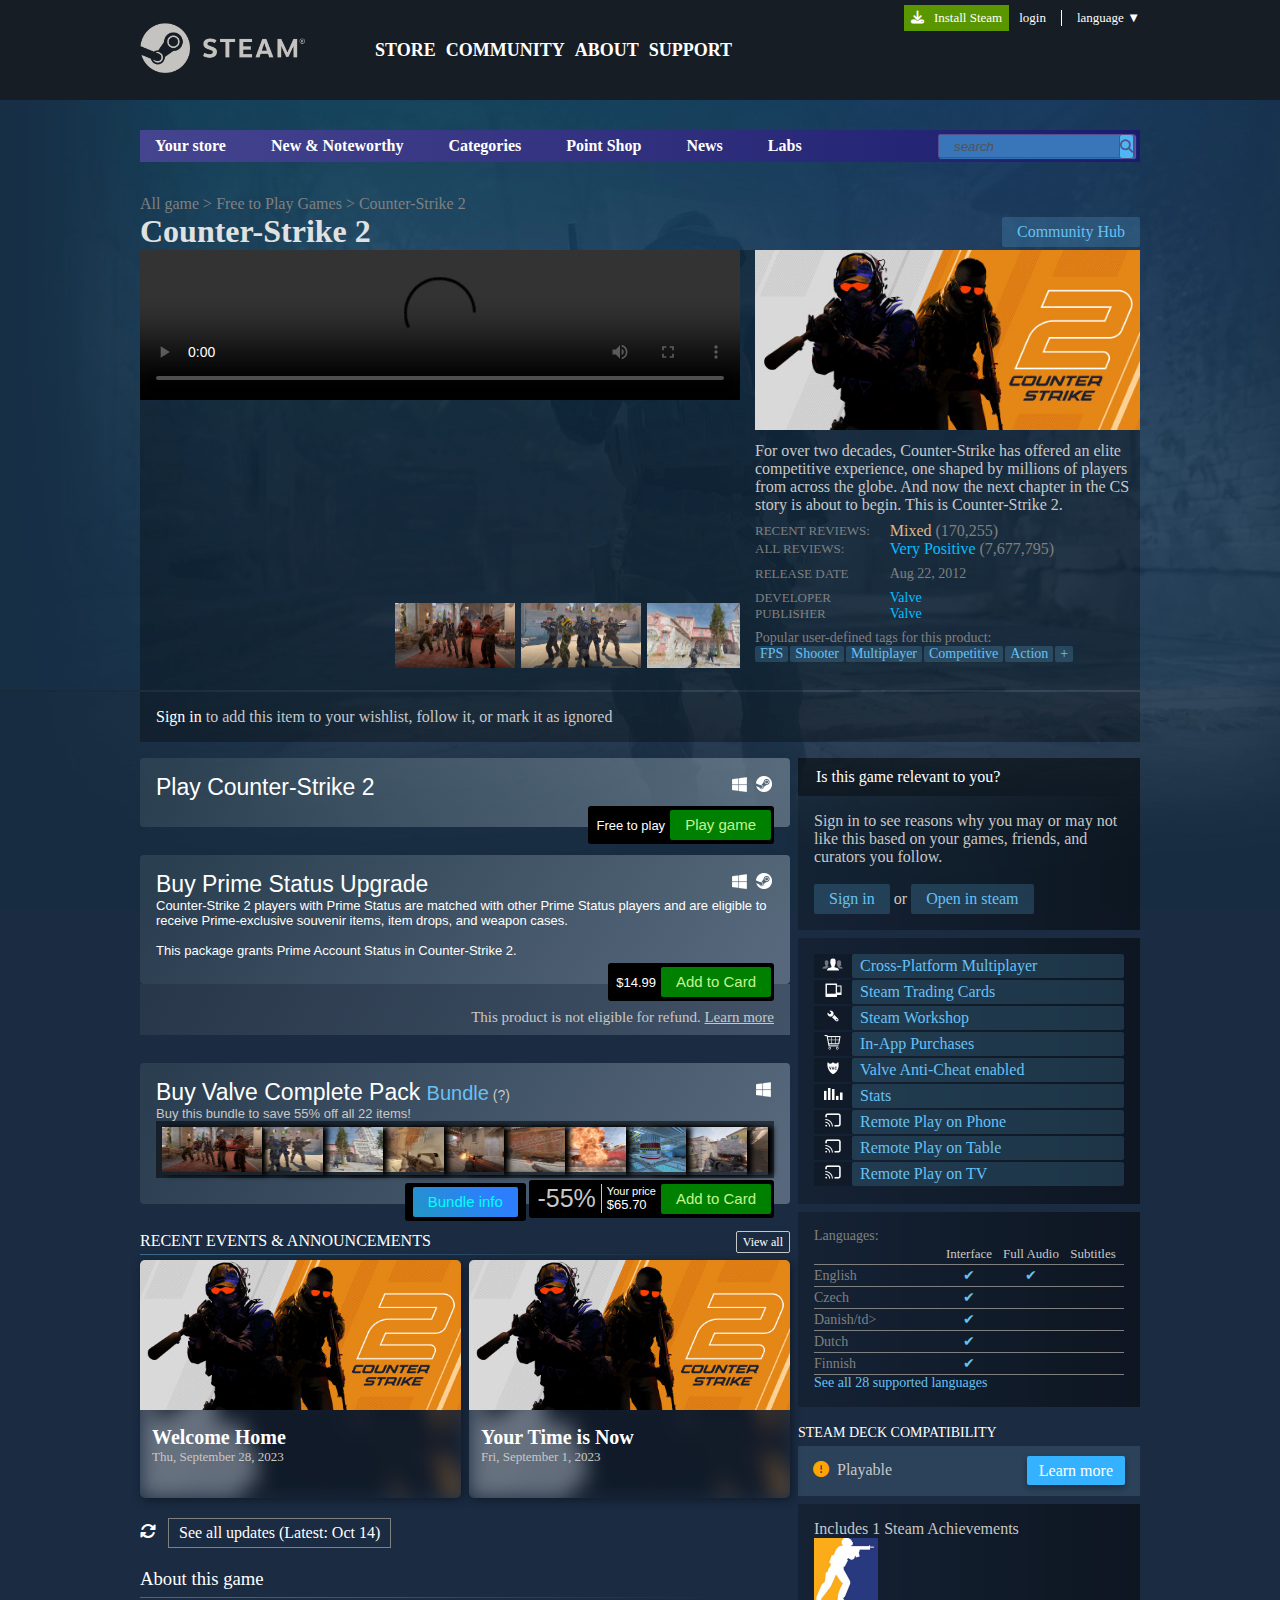
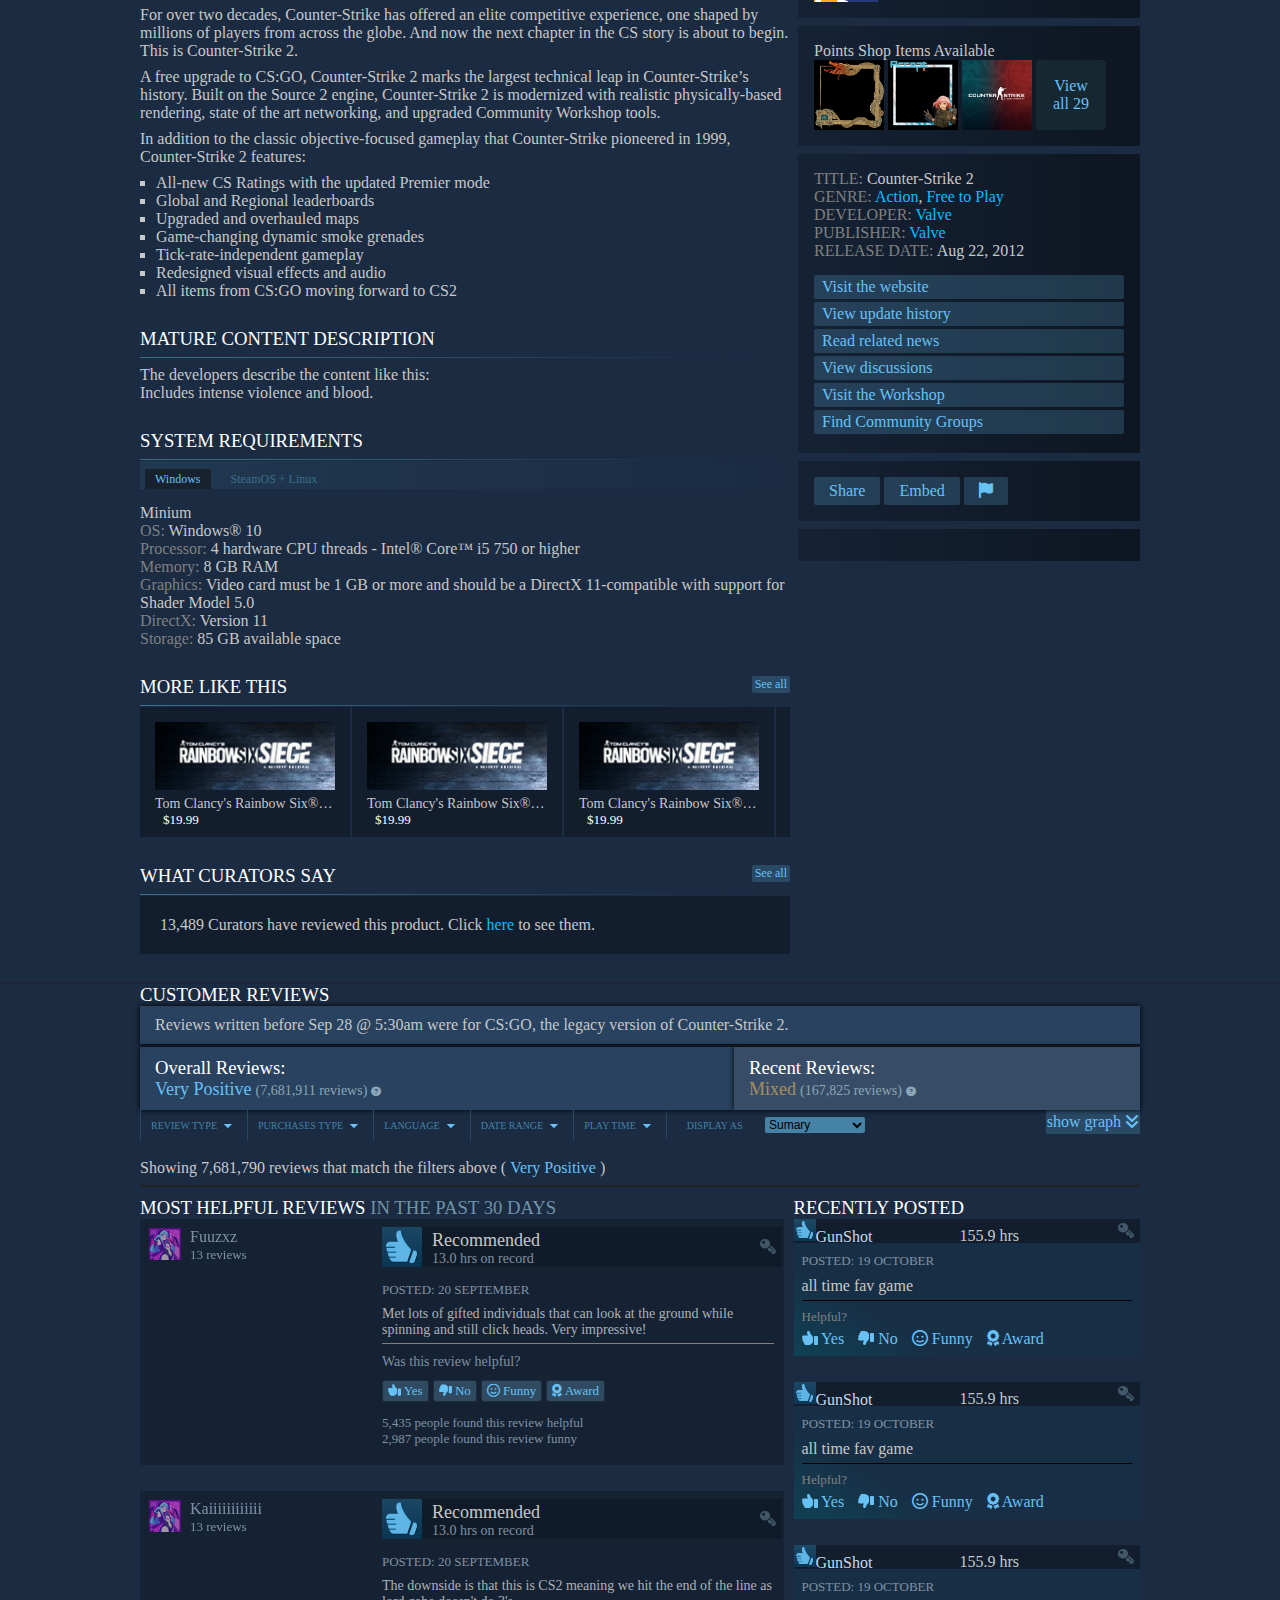
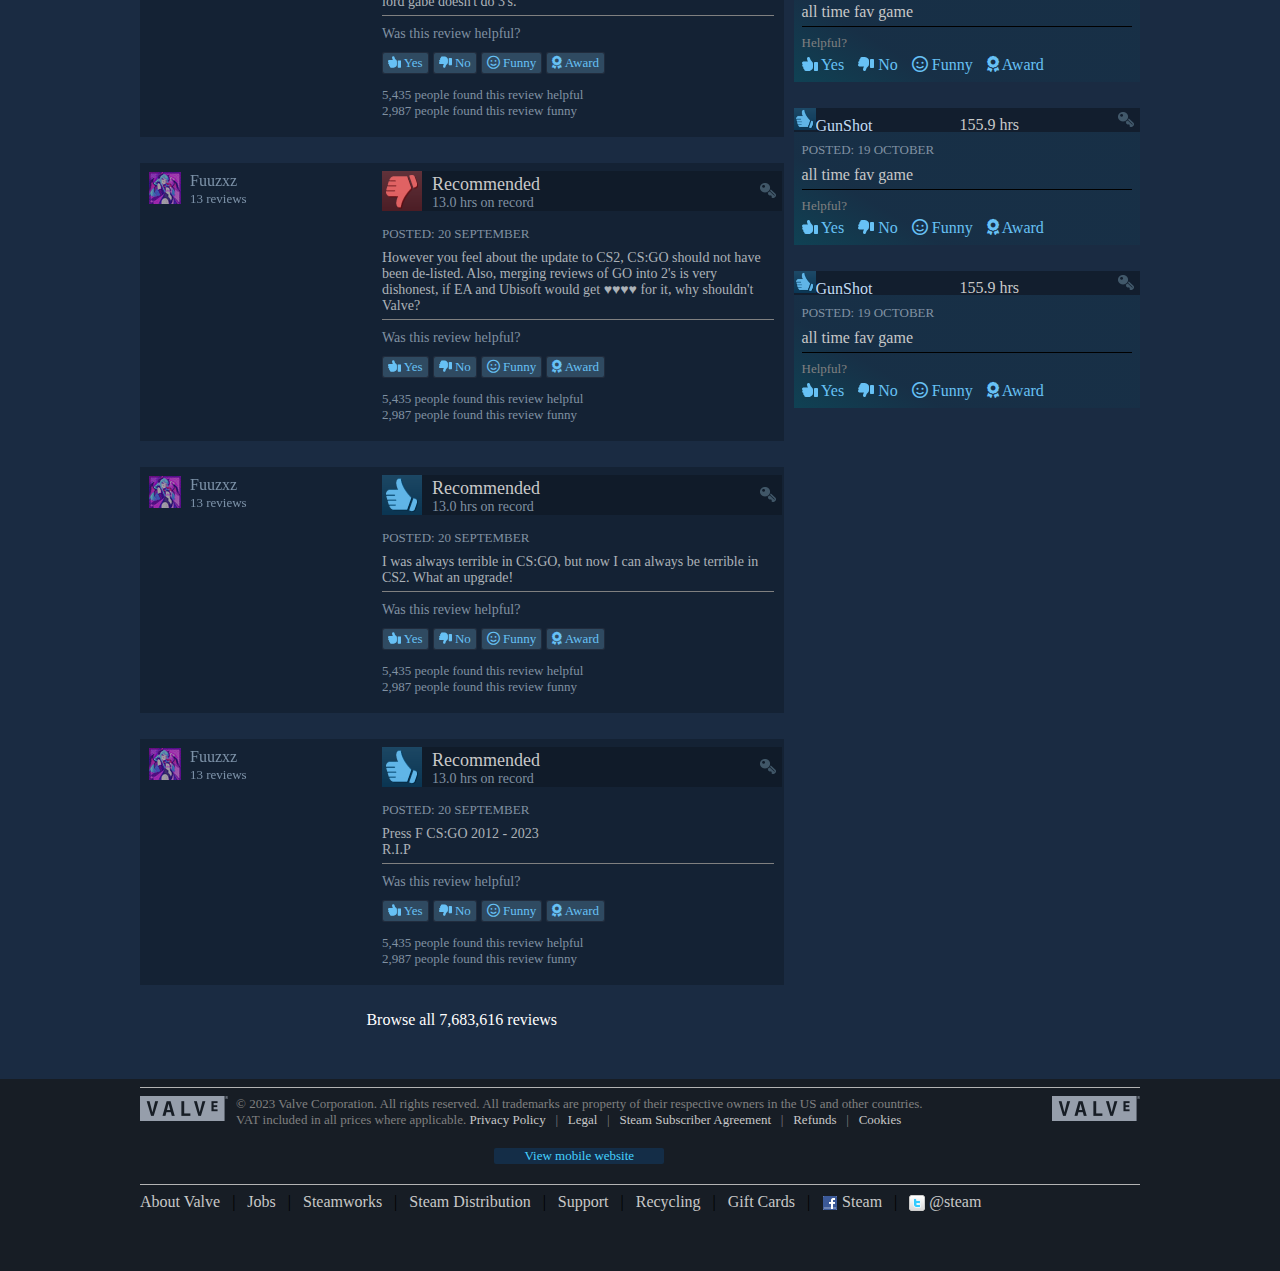
==== commit 2639772b: "first commit" ====
--- a/gamesPage.html
+++ b/gamesPage.html
@@ -55,10 +55,10 @@
 
 
             <div class="i_header_2 flex-align-center">
-                <a href="Index.html">
+                <a href="/">
                     <img src="Images/logo_steam.png" alt="" srcset="">
                 </a>
-                <a href="Index.html" class="">store</a>
+                <a href="index.html" class="">store</a>
                 <a href="" class="">community</a>
                 <a href="" class="">about</a>
                 <a href="" class="">support</a>
@@ -71,7 +71,7 @@
                             <span><a href="">Your store</a></span>
                             <div class="i_header_3_menu_sub_ys">
                                 <ul class="mar_pad">
-                                    <li><a href="Index.html">Home</a></li>
+                                    <li><a href="/">Home</a></li>
                                     <li><a href="">Community recommendations</a></li>
                                     <li><a href="">Recently Viewed</a></li>
                                     <li><a href="">Steam Curators</a></li>
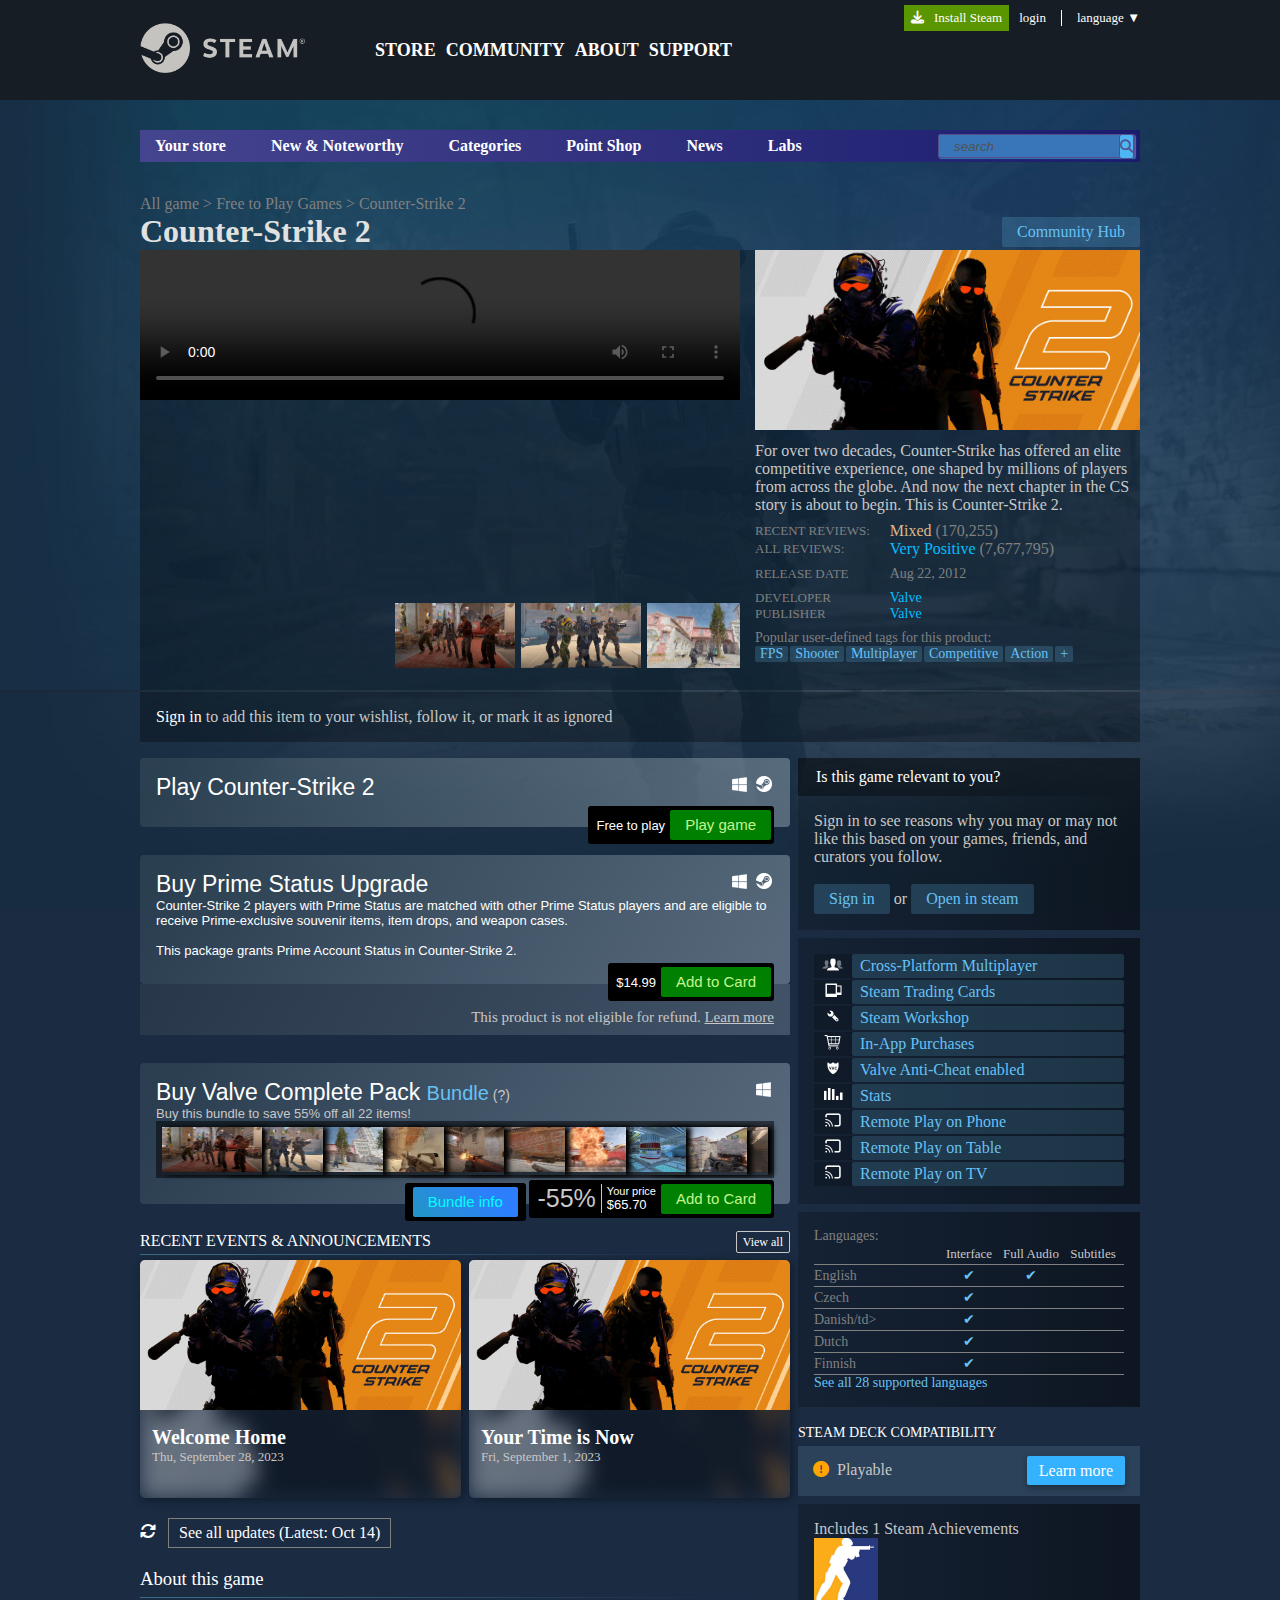
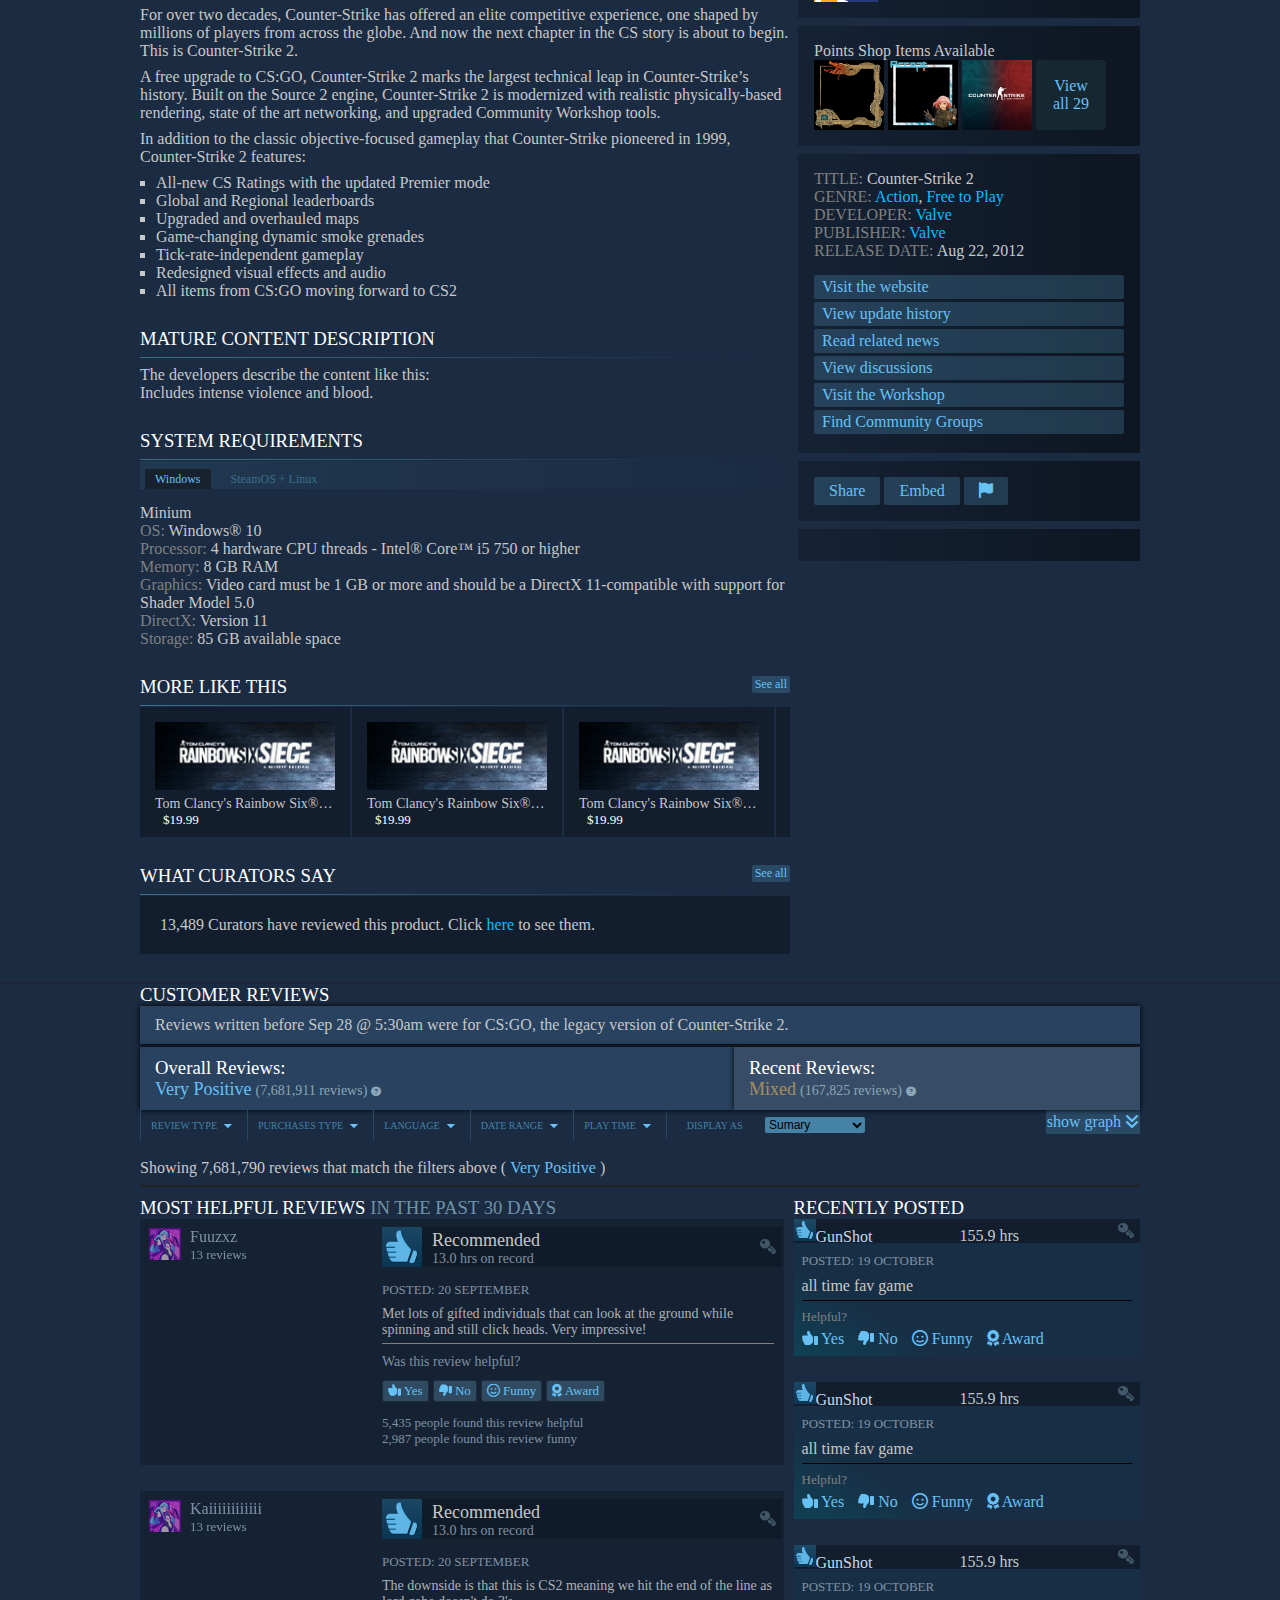
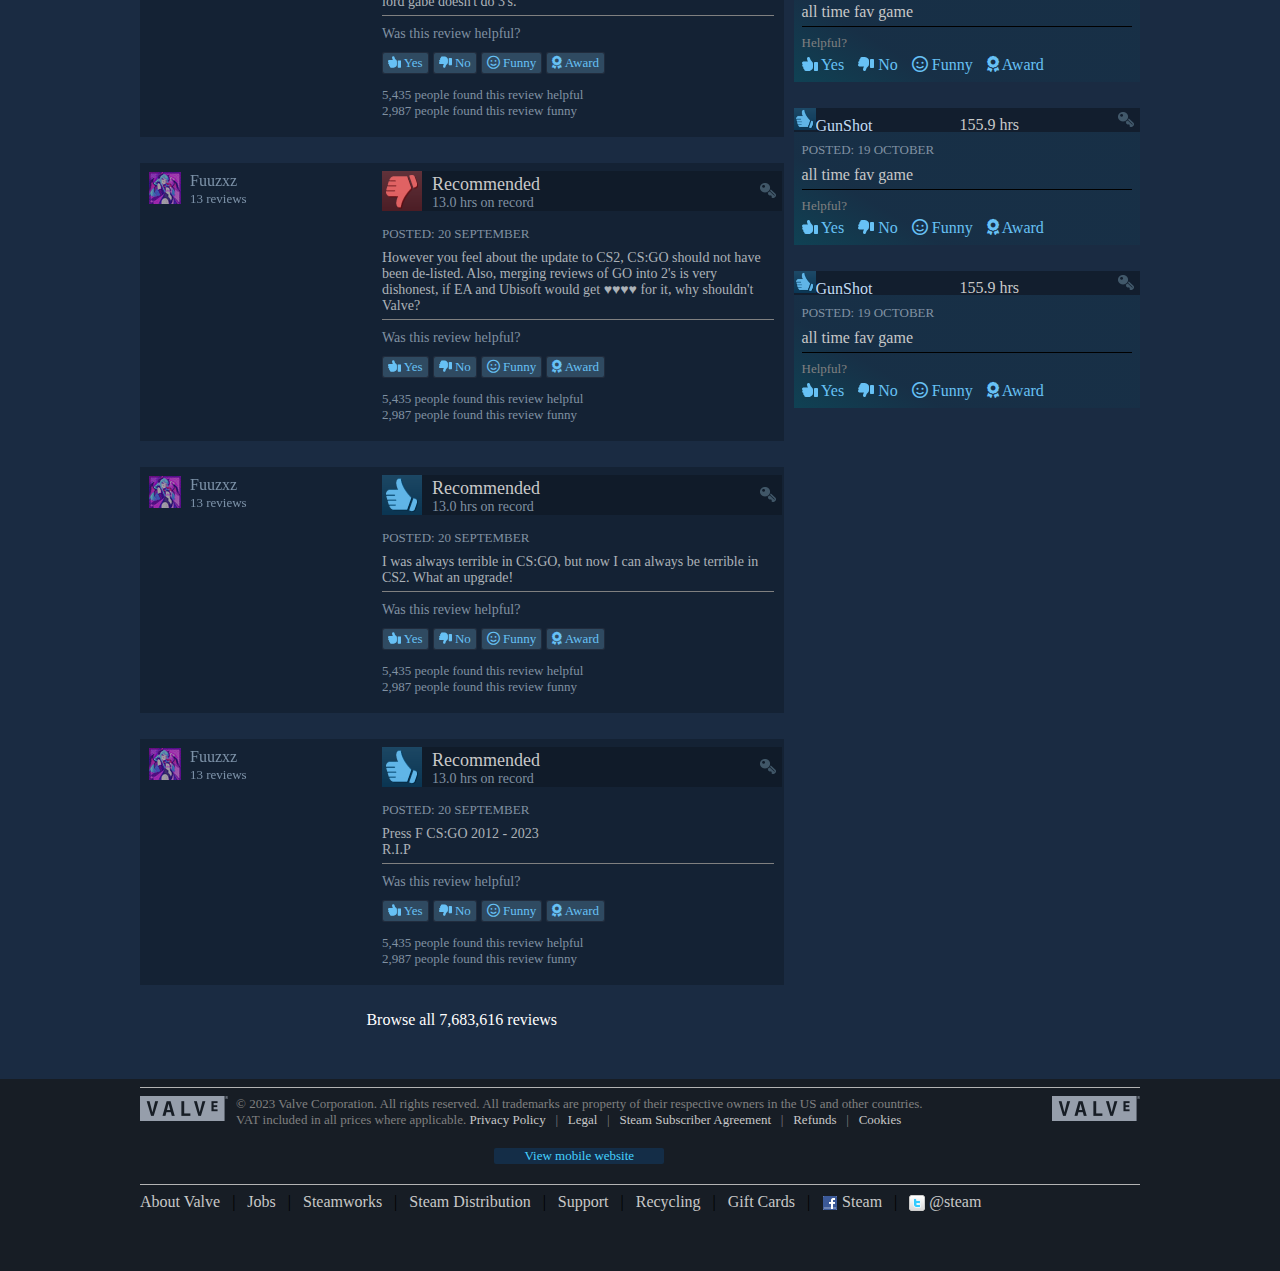
==== commit b1ba346a: "Update gamesPage.html" ====
--- a/gamesPage.html
+++ b/gamesPage.html
@@ -55,7 +55,7 @@
 
 
             <div class="i_header_2 flex-align-center">
-                <a href="/">
+                <a href="./">
                     <img src="Images/logo_steam.png" alt="" srcset="">
                 </a>
                 <a href="index.html" class="">store</a>
@@ -71,7 +71,7 @@
                             <span><a href="">Your store</a></span>
                             <div class="i_header_3_menu_sub_ys">
                                 <ul class="mar_pad">
-                                    <li><a href="/">Home</a></li>
+                                    <li><a href="./">Home</a></li>
                                     <li><a href="">Community recommendations</a></li>
                                     <li><a href="">Recently Viewed</a></li>
                                     <li><a href="">Steam Curators</a></li>
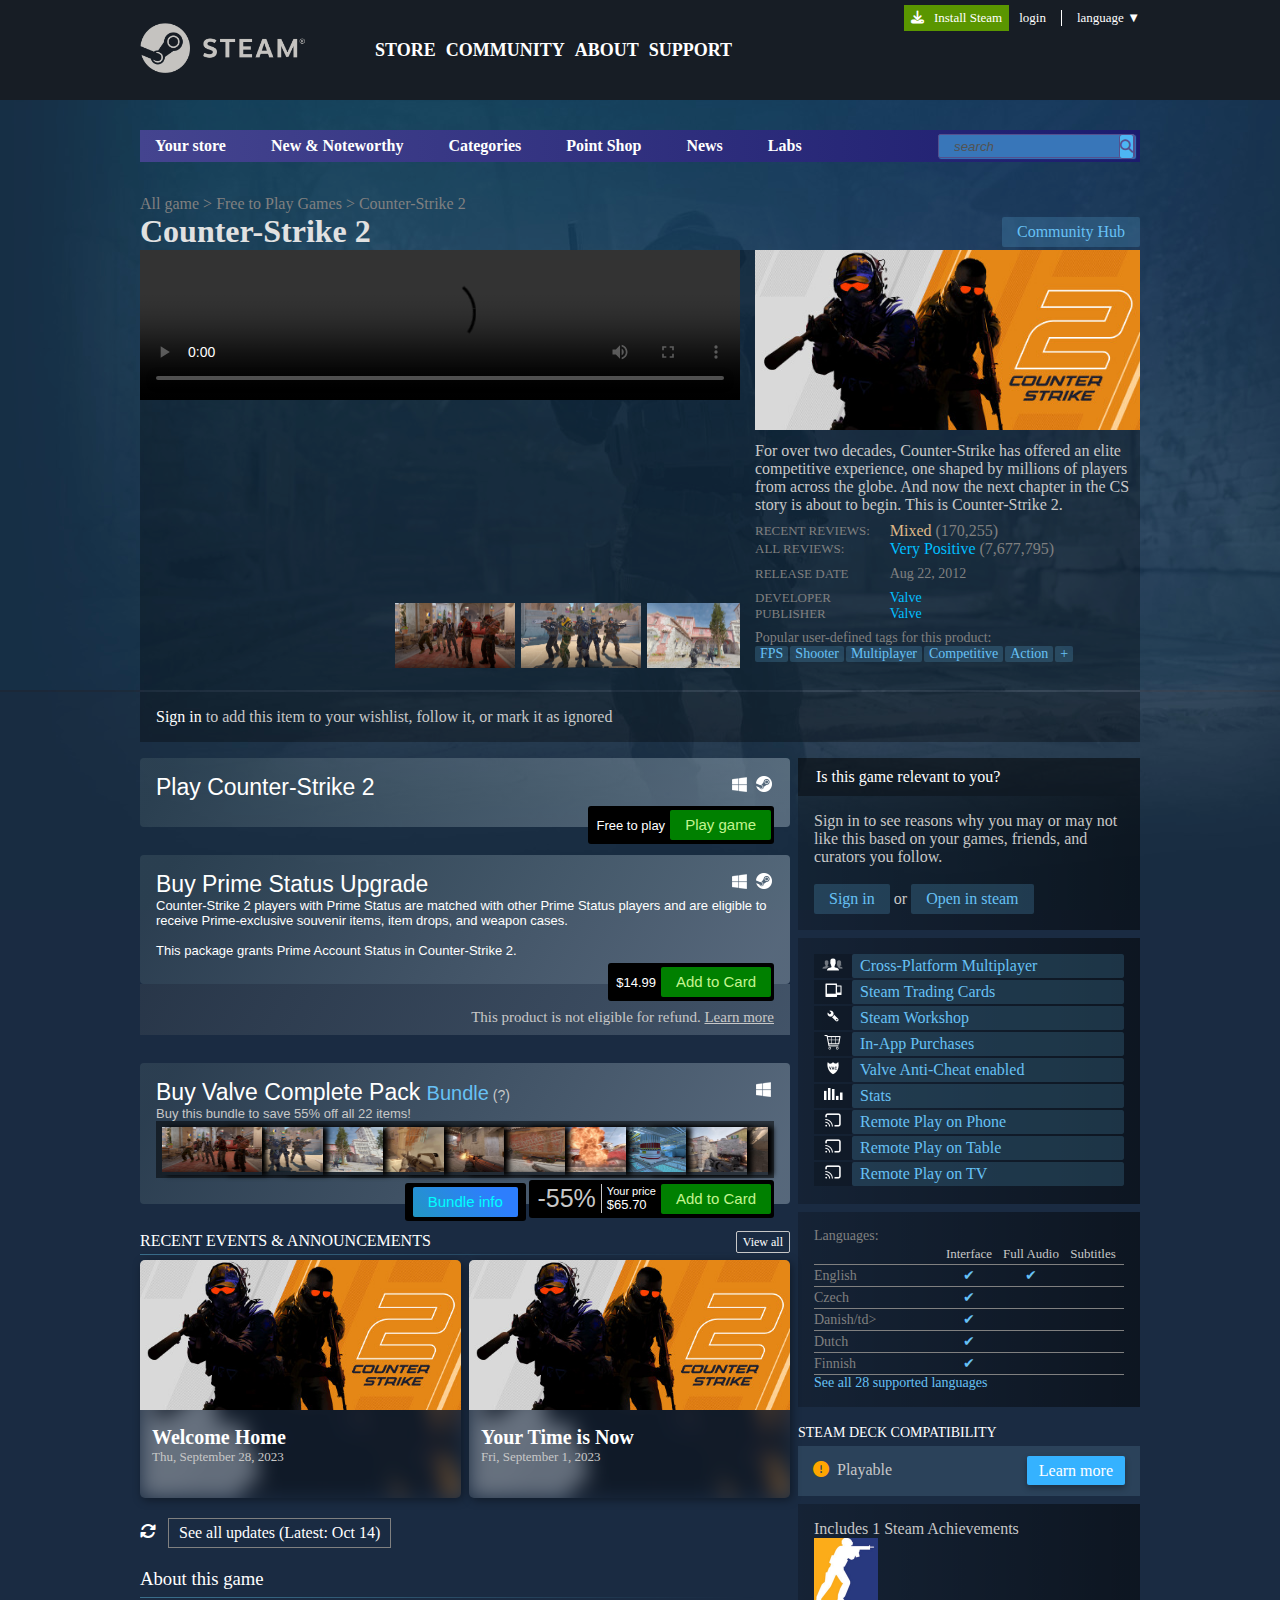
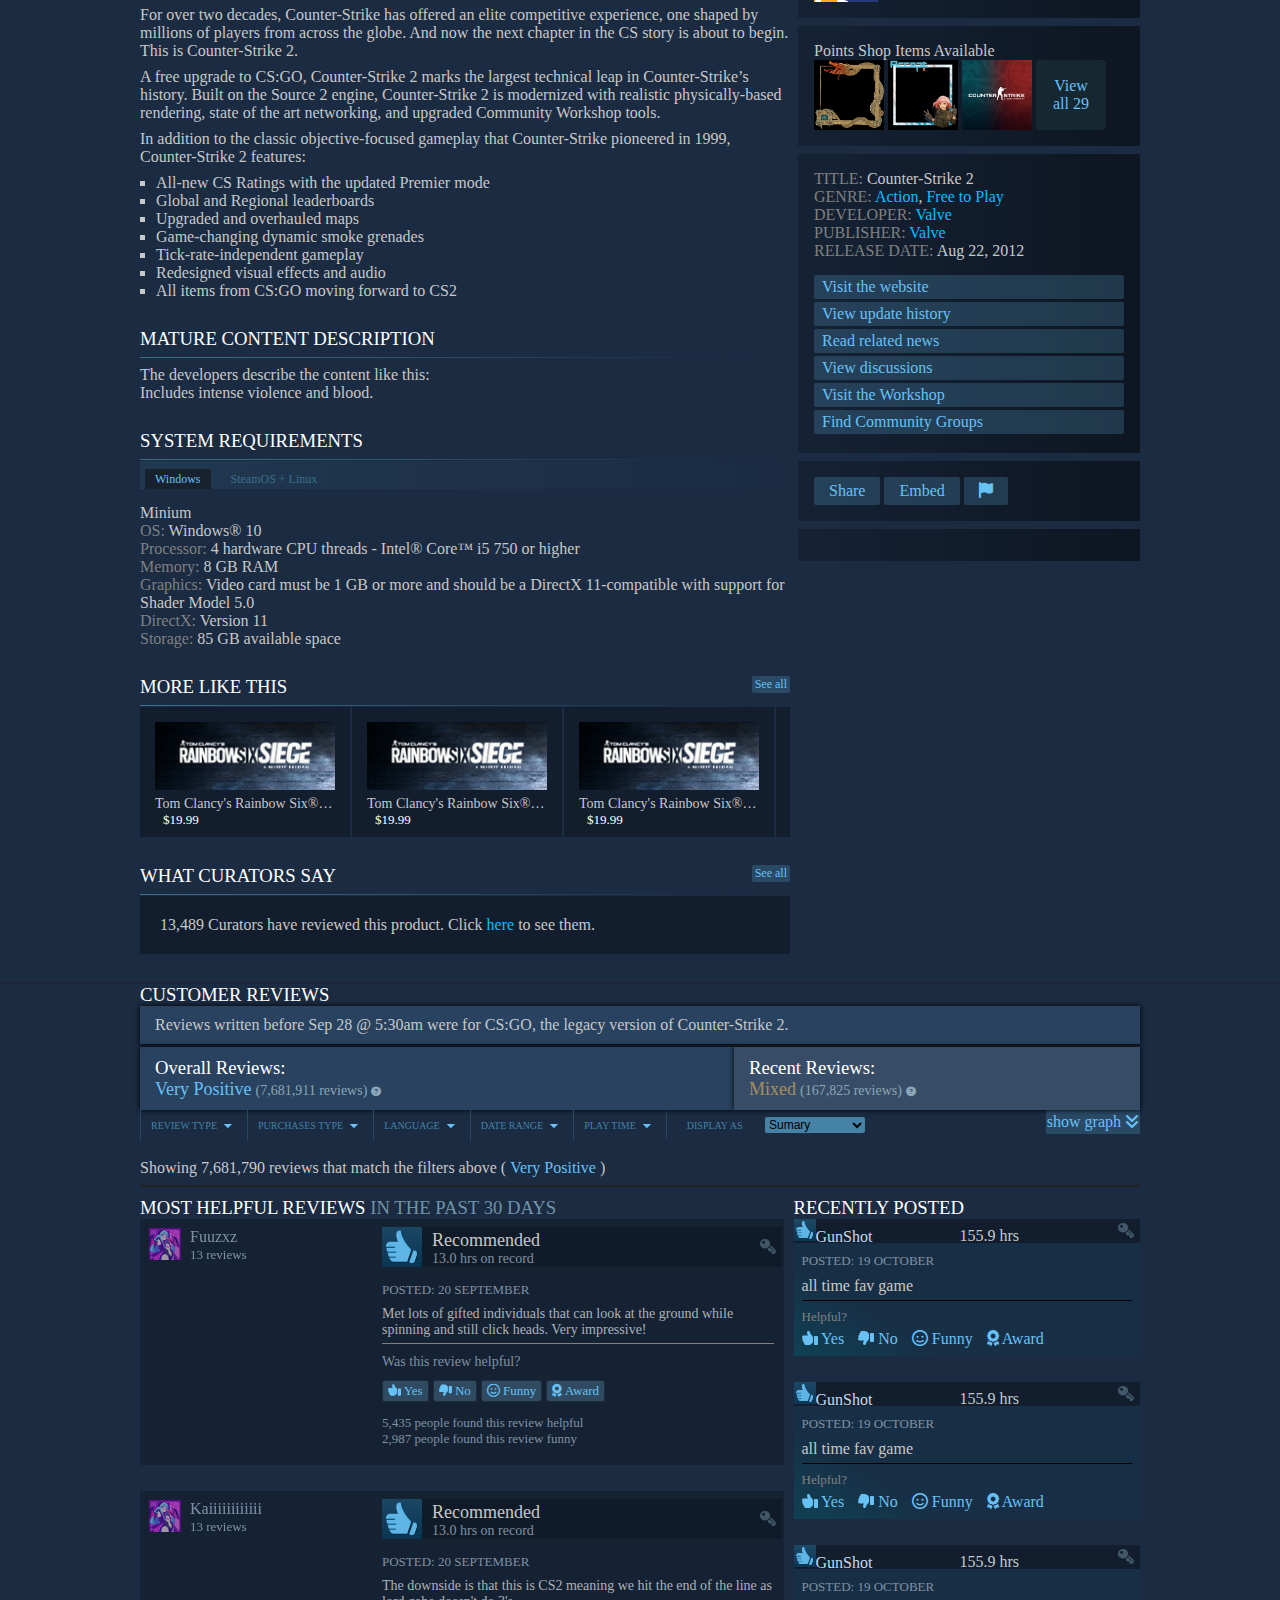
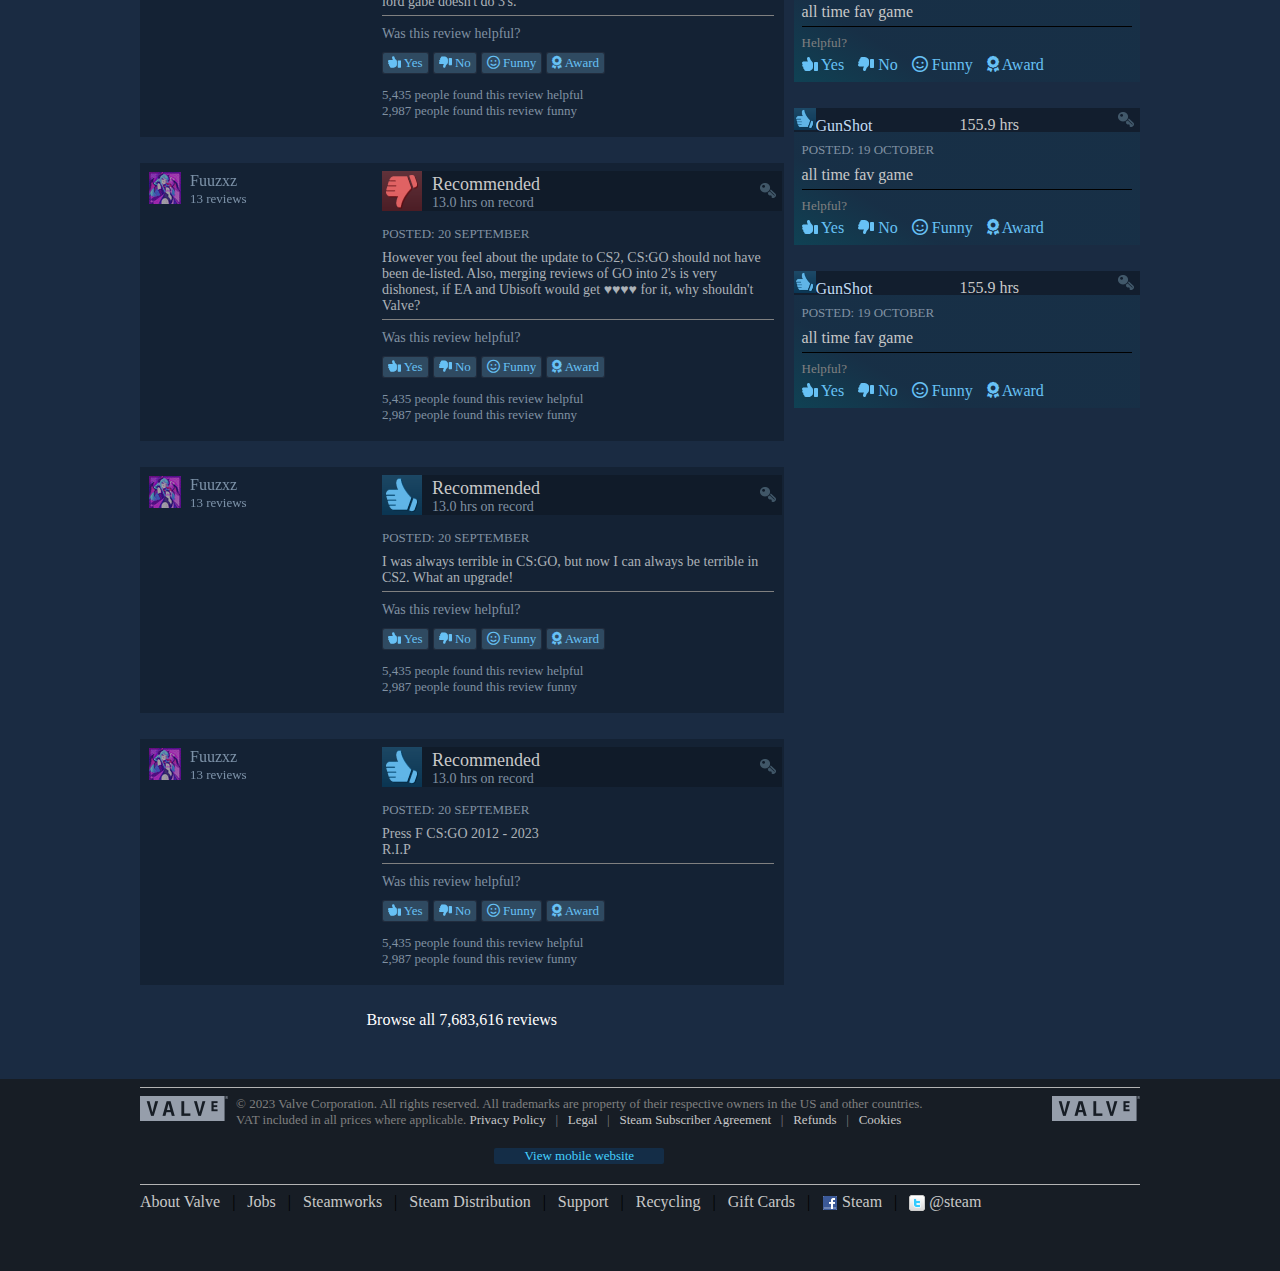
==== commit d8ff5227: "Update gamesPage.html" ====
--- a/gamesPage.html
+++ b/gamesPage.html
@@ -58,7 +58,7 @@
                 <a href="./">
                     <img src="Images/logo_steam.png" alt="" srcset="">
                 </a>
-                <a href="index.html" class="">store</a>
+                <a href="./" class="">store</a>
                 <a href="" class="">community</a>
                 <a href="" class="">about</a>
                 <a href="" class="">support</a>
